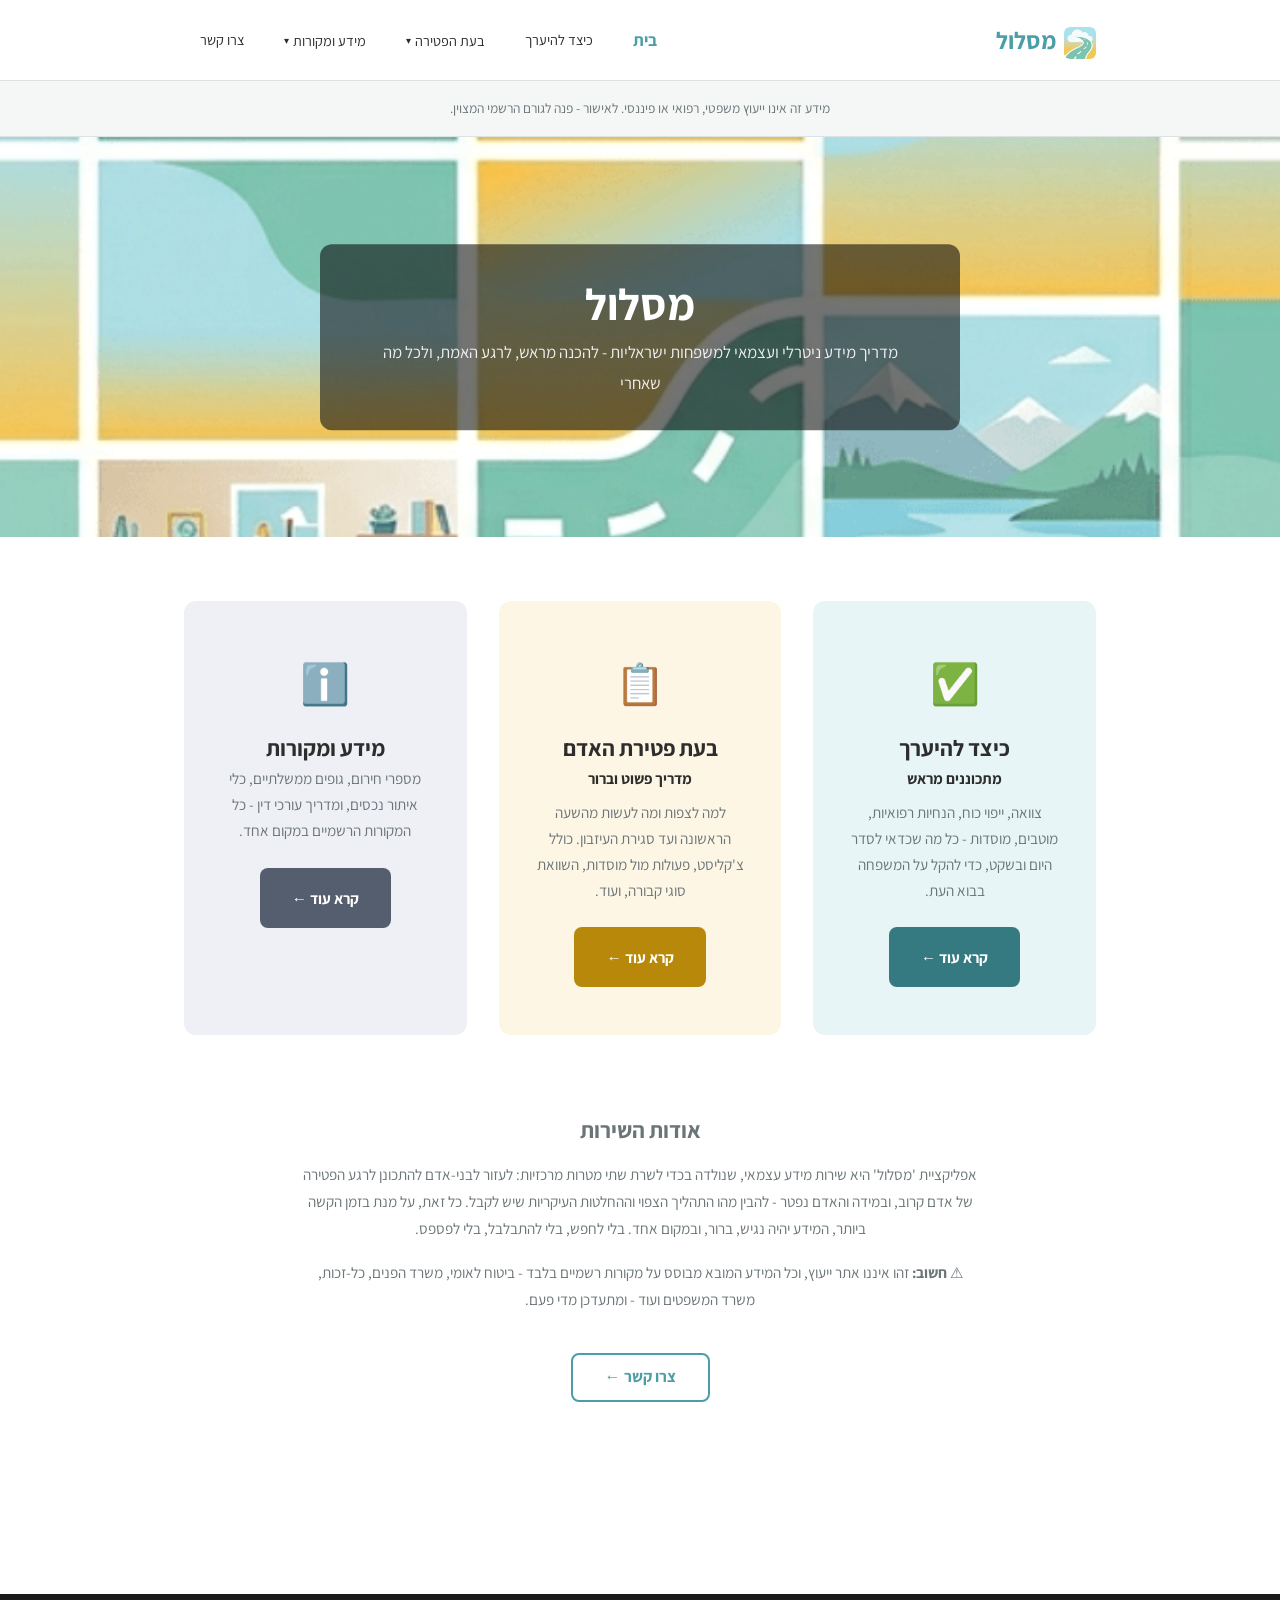
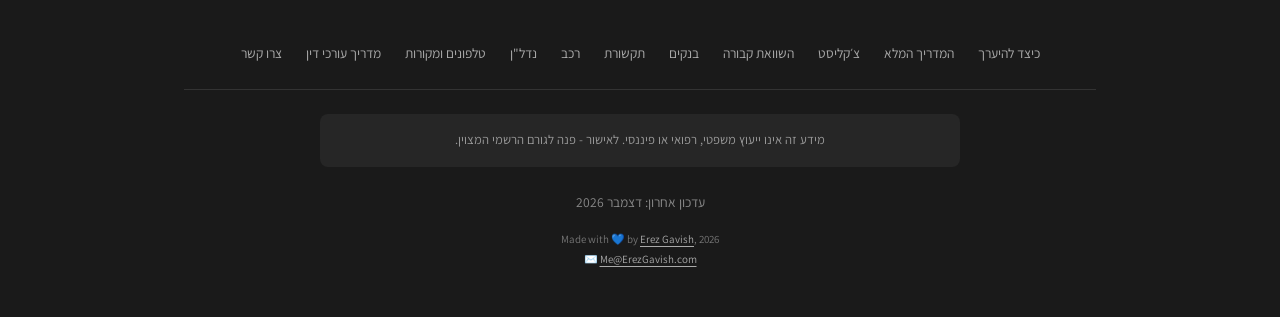
==== index.html @ 79d75d6a "Home page minor text and style updates Co-Authored-By: Claude Opus 4.6 <noreply@anthropic.com>" ====
<!DOCTYPE html>
<html lang="he" dir="rtl">
<head>
  <meta charset="UTF-8">
  <meta name="viewport" content="width=device-width, initial-scale=1.0">
  <title>מסלול - מדריך מידע לתהליך הקבורה בישראל</title>
  <meta name="description" content="מדריך מידע ניטרלי - הכנות מראש, מדריך לאחר פטירה, ומקורות רשמיים">
  <link rel="preconnect" href="https://fonts.googleapis.com">
  <link rel="preconnect" href="https://fonts.gstatic.com" crossorigin>
  <link href="https://fonts.googleapis.com/css2?family=Assistant:wght@300;400;700&display=swap" rel="stylesheet">
  <link rel="stylesheet" href="css/style.css">
<!-- Google tag (gtag.js) -->
  <script async src="https://www.googletagmanager.com/gtag/js?id=G-9X5LZYEQ0G"></script>
  <script>
    window.dataLayer = window.dataLayer || [];
    function gtag(){dataLayer.push(arguments);}
    gtag('js', new Date());
    gtag('config', 'G-9X5LZYEQ0G');
  </script>
</head>
<body>

  <!-- Header -->
  <header class="site-header">
    <div class="container">
      <a href="index.html" class="site-logo"><img src="images/logo.png" alt="">מסלול</a>
      <button class="nav-toggle" aria-label="פתח תפריט ניווט" aria-expanded="false">
        <svg viewBox="0 0 24 24" fill="none" stroke="currentColor" stroke-width="2" stroke-linecap="round">
          <line x1="3" y1="6" x2="21" y2="6"/>
          <line x1="3" y1="12" x2="21" y2="12"/>
          <line x1="3" y1="18" x2="21" y2="18"/>
        </svg>
      </button>
      <nav class="main-nav" aria-label="ניווט ראשי">
        <ul>
          <li><a href="index.html" aria-current="page">בית</a></li>
          <li><a href="preparation.html">כיצד להיערך</a></li>
          <li class="nav-group">
            <button class="nav-group-label" aria-expanded="false">בעת הפטירה <span class="arrow" aria-hidden="true">▾</span></button>
            <ul class="nav-dropdown">
              <li><a href="maslul-mosad.html">המדריך המלא</a></li>
              <li><a href="checklist.html">צ׳קליסט</a></li>
              <li><a href="hashvaah.html">השוואת קבורה</a></li>
              <li><a href="banks.html">בנקים</a></li>
              <li><a href="telecom.html">תקשורת</a></li>
              <li><a href="vehicle.html">רכב</a></li>
              <li><a href="realestate.html">נדל"ן</a></li>
            </ul>
          </li>
          <li class="nav-group">
            <button class="nav-group-label" aria-expanded="false">מידע ומקורות <span class="arrow" aria-hidden="true">▾</span></button>
            <ul class="nav-dropdown">
              <li><a href="mekorot.html">טלפונים ומקורות</a></li>
              <li><a href="lawyer-guide.html">מדריך עורכי דין</a></li>
            </ul>
          </li>
        <li><a href="contact.html">צרו קשר</a></li>
        </ul>
      </nav>
    </div>
  </header>

  <!-- Disclaimer Banner -->
  <div class="disclaimer-banner">
    מידע זה אינו ייעוץ משפטי, רפואי או פיננסי. לאישור - פנה לגורם הרשמי המצוין.
  </div>

  <main>
    <!-- Hero with Banner Image -->
    <section class="hero" style="background-image: url('images/hero-banner.png');">
      <div class="hero-overlay">
        <h1>מסלול</h1>
        <p class="subtitle">מדריך מידע ניטרלי ועצמאי למשפחות ישראליות - להכנה מראש, לרגע האמת, ולכל מה שאחרי</p>
      </div>
    </section>

    <!-- Three Pillars -->
    <section style="padding: var(--space-3xl) 0 var(--space-2xl);">
      <div class="container">
        <div class="pillars-grid">

          <!-- Pillar 1: Preparation -->
          <a href="preparation.html" class="pillar-card pillar-card--prep">
            <div class="pillar-icon">✅</div>
            <h2>כיצד להיערך</h2>
            <p class="pillar-subtitle"><strong>מתכוננים מראש</strong></p>
            <p>צוואה, ייפוי כוח, הנחיות רפואיות, מוטבים, מוסדות - כל מה שכדאי לסדר היום ובשקט, כדי להקל על המשפחה בבוא העת.</p>
            <span class="pillar-cta">קרא עוד ←</span>
          </a>

          <!-- Pillar 2: When It Happens -->
          <a href="maslul-mosad.html" class="pillar-card pillar-card--now">
            <div class="pillar-icon">📋</div>
            <h2>בעת פטירת האדם</h2>
            <p class="pillar-subtitle"><strong>מדריך פשוט וברור</strong></p>
            <p>למה לצפות ומה לעשות מהשעה הראשונה ועד סגירת העיזבון. כולל צ'קליסט, פעולות מול מוסדות, השוואת סוגי קבורה, ועוד.</p>
            <span class="pillar-cta">קרא עוד ←</span>
          </a>

          <!-- Pillar 3: Info & Sources -->
          <a href="mekorot.html" class="pillar-card pillar-card--info">
            <div class="pillar-icon">ℹ️</div>
            <h2>מידע ומקורות</h2>
            <p>מספרי חירום, גופים ממשלתיים, כלי איתור נכסים, ומדריך עורכי דין - כל המקורות הרשמיים במקום אחד.</p>
            <span class="pillar-cta">קרא עוד ←</span>
          </a>

        </div>

        <!-- About Section -->
        <div class="about-section" style="margin-top: 80px; margin-bottom: 80px;">
          <h2 style="font-size: 1.4rem; margin-bottom: var(--space-md);">אודות השירות</h2>
          <p>אפליקציית 'מסלול' היא שירות מידע עצמאי, שנולדה בכדי לשרת שתי מטרות מרכזיות: לעזור לבני-אדם להתכונן לרגע הפטירה של אדם קרוב, ובמידה והאדם נפטר - להבין מהו התהליך הצפוי וההחלטות העיקריות שיש לקבל. כל זאת, על מנת בזמן הקשה ביותר, המידע יהיה נגיש, ברור, ובמקום אחד. בלי לחפש, בלי להתבלבל, בלי לפספס.</p>
          <p>⚠ <strong>חשוב:</strong> זהו איננו אתר ייעוץ, וכל המידע המובא מבוסס על מקורות רשמיים בלבד - ביטוח לאומי, משרד הפנים, כל-זכות, משרד המשפטים ועוד - ומתעדכן מדי פעם.</p>
          <a href="contact.html" class="btn btn--contact">צרו קשר ←</a>
        </div>
      </div>
    </section>
  </main>

  <!-- Footer -->
  <footer class="site-footer">
    <div class="container">
      <div class="footer-links">
        <a href="preparation.html">כיצד להיערך</a>
        <a href="maslul-mosad.html">המדריך המלא</a>
        <a href="checklist.html">צ׳קליסט</a>
        <a href="hashvaah.html">השוואת קבורה</a>
        <a href="banks.html">בנקים</a>
        <a href="telecom.html">תקשורת</a>
        <a href="vehicle.html">רכב</a>
        <a href="realestate.html">נדל"ן</a>
        <a href="mekorot.html">טלפונים ומקורות</a>
        <a href="lawyer-guide.html">מדריך עורכי דין</a>
        <a href="contact.html">צרו קשר</a>
      </div>
      <p class="disclaimer">מידע זה אינו ייעוץ משפטי, רפואי או פיננסי. לאישור - פנה לגורם הרשמי המצוין.</p>
      <p class="footer-meta">עדכון אחרון: <span class="dynamic-date">מרץ 2026</span></p>
      <p class="footer-credit">Made with &#x1F499; by <a href="https://www.erezgavish.com" target="_blank" rel="noopener">Erez Gavish</a>, 2026<br>&#x2709;&#xFE0F; <a href="contact.html">Me@ErezGavish.com</a></p>
    </div>
  </footer>

  <script src="js/main.js"></script>
</body>
</html>
---- css/style.css ----
/* ===== CSS Custom Properties ===== */
:root {
  --color-bg: #ffffff;
  --color-text: #2D2D2D;
  --color-primary: #4A9EA6;
  --color-primary-light: #7DC4CA;
  --color-primary-dark: #357A80;
  --color-accent: #E8B84B;
  --color-accent-light: #FFF3D6;
  --color-alert: #C4654A;
  --color-alert-light: #f5e6e2;
  --color-border: #dde3e4;
  --color-card-bg: #ffffff;
  --color-muted: #6b7578;
  --color-link: #357A80;
  --color-link-hover: #4A9EA6;

  --font-display: 'Assistant', sans-serif;
  --font-body: 'Assistant', sans-serif;

  --space-xs: 0.25rem;
  --space-sm: 0.5rem;
  --space-md: 1rem;
  --space-lg: 1.5rem;
  --space-xl: 2rem;
  --space-2xl: 3rem;
  --space-3xl: 4rem;

  --radius-sm: 4px;
  --radius-md: 8px;
  --radius-lg: 12px;

  --max-width: 960px;
  --max-width-wide: 1100px;
}

/* ===== Reset & Base ===== */
*, *::before, *::after {
  box-sizing: border-box;
  margin: 0;
  padding: 0;
}

html {
  direction: rtl;
  scroll-behavior: smooth;
  font-size: 16px;
}

body {
  font-family: var(--font-body);
  color: var(--color-text);
  background-color: var(--color-bg);
  line-height: 1.7;
  -webkit-font-smoothing: antialiased;
  -moz-osx-font-smoothing: grayscale;
}

/* ===== Typography ===== */
h1, h2, h3 {
  font-family: var(--font-display);
  font-weight: 700;
  line-height: 1.3;
}

h1 {
  font-size: 2rem;
}

h2 {
  font-size: 1.5rem;
  margin-bottom: var(--space-lg);
}

h3 {
  font-size: 1.25rem;
  margin-bottom: var(--space-md);
}

p {
  margin-bottom: var(--space-md);
}

a {
  color: var(--color-link);
  text-decoration: underline;
  text-underline-offset: 3px;
  transition: color 0.2s;
}

a:hover {
  color: var(--color-link-hover);
}

a:focus-visible {
  outline: 2px solid var(--color-primary);
  outline-offset: 2px;
  border-radius: var(--radius-sm);
}

/* ===== Layout ===== */
.container {
  max-width: var(--max-width);
  margin: 0 auto;
  padding: 0 var(--space-lg);
}

.container--wide {
  max-width: var(--max-width-wide);
}

/* ===== Header / Nav ===== */
.site-header {
  background: var(--color-card-bg);
  border-bottom: 1px solid var(--color-border);
  padding: var(--space-md) 0;
  position: sticky;
  top: 0;
  z-index: 100;
}

.site-header .container {
  display: flex;
  align-items: center;
  justify-content: space-between;
}

.site-logo {
  font-family: var(--font-display);
  font-size: 1.5rem;
  font-weight: 700;
  color: var(--color-primary);
  text-decoration: none;
}

.site-logo:hover {
  color: var(--color-primary);
}

.site-logo img {
  height: 32px;
  width: auto;
  vertical-align: middle;
  margin-left: var(--space-sm);
  border-radius: 6px;
}

.nav-toggle {
  display: flex;
  align-items: center;
  justify-content: center;
  width: 48px;
  height: 48px;
  background: none;
  border: none;
  cursor: pointer;
  color: var(--color-text);
}

.nav-toggle svg {
  width: 24px;
  height: 24px;
}

.main-nav {
  display: none;
  position: absolute;
  top: 100%;
  right: 0;
  left: 0;
  background: var(--color-card-bg);
  border-bottom: 1px solid var(--color-border);
  padding: var(--space-md) 0;
}

.main-nav.is-open {
  display: block;
}

.main-nav ul {
  list-style: none;
  padding: 0 var(--space-lg);
}

.main-nav li {
  border-bottom: 1px solid var(--color-border);
}

.main-nav li:last-child {
  border-bottom: none;
}

.main-nav a {
  display: block;
  padding: var(--space-md);
  text-decoration: none;
  color: var(--color-text);
  min-height: 48px;
  display: flex;
  align-items: center;
}

.main-nav a:hover {
  text-shadow: 0 0 0.65px currentColor, 0 0 0.65px currentColor;
  color: #000;
}

.main-nav a[aria-current="page"] {
  background: none;
  color: var(--color-primary);
  font-weight: 700;
  font-size: calc(1em + 1px);
  border-radius: 0;
}

.main-nav a[aria-current="page"]:hover {
  background: none;
  color: var(--color-primary-dark);
}

/* ===== Dropdown Nav ===== */
.nav-group {
  position: relative;
}

.nav-group-label {
  display: flex;
  align-items: center;
  gap: var(--space-xs);
  padding: var(--space-md);
  text-decoration: none;
  color: var(--color-text);
  min-height: 48px;
  cursor: pointer;
  font-weight: 400;
  background: none;
  border: none;
  font-family: var(--font-body);
  font-size: 1rem;
  width: 100%;
}

.nav-group-label:hover {
  text-shadow: 0 0 0.65px currentColor, 0 0 0.65px currentColor;
  color: #000;
}

.nav-group-label .arrow {
  font-size: 0.65rem;
  transition: transform 0.2s;
}

.nav-group.is-open .nav-group-label .arrow {
  transform: rotate(180deg);
}

.nav-dropdown {
  display: none;
  list-style: none;
  padding: 0;
  background: var(--color-card-bg);
}

/* Mobile: show on toggle */
.nav-group.is-open .nav-dropdown {
  display: block;
}

/* Mobile: indent sub-items */
.nav-dropdown li {
  border-bottom: 1px solid var(--color-border);
}

.nav-dropdown li:last-child {
  border-bottom: none;
}

.nav-dropdown a {
  padding-right: var(--space-2xl);
  font-size: 0.9rem;
  font-weight: 400;
  color: var(--color-muted);
}

.nav-dropdown a:hover {
  text-shadow: 0 0 0.65px currentColor, 0 0 0.65px currentColor;
  color: #000;
}

/* ===== Hero ===== */
.hero {
  padding: 0;
  text-align: center;
  position: relative;
  height: 400px;
  background-size: cover;
  background-position: center;
  background-repeat: no-repeat;
  background-attachment: scroll;
}

.hero-banner {
  display: none;
}

@media (min-width: 768px) {
  .hero {
    background-attachment: fixed;
  }
}

.hero-overlay {
  position: absolute;
  top: 50%;
  left: 50%;
  transform: translate(-50%, -50%);
  background: rgba(0,0,0,0.55);
  padding: var(--space-xl) var(--space-2xl);
  text-align: center;
  border-radius: var(--radius-lg);
  max-width: 90%;
}

.hero h1 {
  font-size: 1.75rem;
  margin-bottom: var(--space-xs);
  color: #fff;
}

.hero .subtitle {
  font-size: 1.05rem;
  color: rgba(255,255,255,0.9);
  max-width: 600px;
  margin: 0 auto;
  line-height: 1.8;
}

/* ===== Buttons ===== */
.btn {
  display: inline-flex;
  align-items: center;
  justify-content: center;
  min-height: 48px;
  padding: var(--space-sm) var(--space-xl);
  border-radius: var(--radius-md);
  font-family: var(--font-body);
  font-size: 1rem;
  font-weight: 600;
  text-decoration: none;
  cursor: pointer;
  border: 2px solid transparent;
  transition: background-color 0.2s, color 0.2s, border-color 0.2s;
}

.btn:focus-visible {
  outline: 2px solid var(--color-primary);
  outline-offset: 2px;
}

.btn--primary {
  background-color: var(--color-primary);
  color: #fff;
}

.btn--primary:hover {
  background-color: var(--color-primary-dark);
  color: #fff;
}

.btn--secondary {
  background-color: transparent;
  color: var(--color-primary);
  border-color: var(--color-primary);
}

.btn--secondary:hover {
  background-color: var(--color-primary-dark);
  color: #fff;
}

.btn--accent {
  background-color: var(--color-accent);
  color: var(--color-text);
}

.btn--accent:hover {
  background-color: #d4a63a;
  color: #fff;
}

.btn--contact {
  display: inline-block;
  margin-top: var(--space-lg);
  padding: var(--space-sm) var(--space-xl);
  border: 2px solid var(--color-primary);
  border-radius: var(--radius-md);
  color: var(--color-primary);
  font-weight: 700;
  text-decoration: none;
  transition: all 0.2s ease;
}

.btn--contact:hover {
  background-color: #5C7A5F;
  color: #fff;
  border-color: #5C7A5F;
}

.btn--large {
  font-size: 1.125rem;
  padding: var(--space-md) var(--space-2xl);
  min-height: 56px;
}

/* ===== Radio Cards (Situation Selector) ===== */
.selector-section {
  padding: var(--space-2xl) 0;
}

.selector-step {
  margin-bottom: var(--space-2xl);
}

.selector-step h2 {
  text-align: center;
}

.step-label {
  display: block;
  text-align: center;
  font-size: 0.875rem;
  color: var(--color-muted);
  margin-bottom: var(--space-sm);
  font-weight: 600;
}

.radio-cards {
  display: grid;
  gap: var(--space-md);
  max-width: 640px;
  margin: 0 auto;
}

.radio-card {
  position: relative;
}

.radio-card input[type="radio"] {
  position: absolute;
  opacity: 0;
  width: 0;
  height: 0;
}

.radio-card label {
  display: flex;
  align-items: center;
  gap: var(--space-md);
  padding: var(--space-md) var(--space-lg);
  background: var(--color-card-bg);
  border: 2px solid var(--color-border);
  border-radius: var(--radius-md);
  cursor: pointer;
  min-height: 56px;
  transition: border-color 0.2s, background-color 0.2s;
  font-weight: 500;
}

.radio-card label:hover {
  border-color: var(--color-primary-light);
}

.radio-card input[type="radio"]:checked + label {
  border-color: var(--color-primary);
  background-color: #f0edf5;
}

.radio-card input[type="radio"]:focus-visible + label {
  outline: 2px solid var(--color-primary);
  outline-offset: 2px;
}

.radio-indicator {
  flex-shrink: 0;
  width: 22px;
  height: 22px;
  border-radius: 50%;
  border: 2px solid var(--color-border);
  position: relative;
  transition: border-color 0.2s;
}

.radio-card input[type="radio"]:checked + label .radio-indicator {
  border-color: var(--color-primary);
}

.radio-card input[type="radio"]:checked + label .radio-indicator::after {
  content: '';
  position: absolute;
  top: 3px;
  right: 3px;
  width: 12px;
  height: 12px;
  border-radius: 50%;
  background: var(--color-primary);
}

/* Step 2 hidden by default */
#step2 {
  display: none;
}

#step2.is-visible {
  display: block;
  animation: fadeIn 0.3s ease;
}

@keyframes fadeIn {
  from { opacity: 0; transform: translateY(8px); }
  to { opacity: 1; transform: translateY(0); }
}

/* ===== Breadcrumb ===== */
.breadcrumb {
  padding: var(--space-md) 0;
  font-size: 0.875rem;
  color: var(--color-muted);
}

.breadcrumb a {
  color: var(--color-muted);
}

.breadcrumb a:hover {
  color: var(--color-primary);
}

.breadcrumb span {
  margin: 0 var(--space-xs);
}

/* ===== Progress Bar ===== */
.progress-bar {
  display: flex;
  gap: 2px;
  margin-bottom: var(--space-2xl);
  overflow-x: auto;
  -webkit-overflow-scrolling: touch;
}

.progress-step {
  flex: 1;
  text-align: center;
  padding: var(--space-sm) var(--space-xs);
  font-size: 0.8rem;
  font-weight: 600;
  background: var(--color-primary-light);
  color: #fff;
  min-width: 80px;
  white-space: nowrap;
  cursor: pointer;
  transition: background-color 0.2s;
  text-decoration: none;
  display: flex;
  align-items: center;
  justify-content: center;
  min-height: 40px;
}

.progress-step:hover {
  background: var(--color-primary);
}

.progress-step:first-child {
  border-radius: 0 var(--radius-sm) var(--radius-sm) 0;
}

.progress-step:last-child {
  border-radius: var(--radius-sm) 0 0 var(--radius-sm);
}

.progress-step.is-active {
  background: var(--color-primary);
  color: #fff;
}

.progress-step.is-done {
  background: var(--color-primary-light);
  color: #fff;
}

/* ===== Timeline Sections ===== */
.timeline-section {
  margin-bottom: var(--space-3xl);
  padding: var(--space-xl);
  background: var(--color-card-bg);
  border-radius: var(--radius-lg);
  border: 1px solid var(--color-border);
}

.timeline-section--urgent {
  border-color: var(--color-accent);
  border-width: 2px;
}

.timeline-section h2 {
  display: flex;
  align-items: center;
  gap: var(--space-sm);
}

.section-badge {
  display: inline-block;
  padding: var(--space-xs) var(--space-sm);
  background: var(--color-accent);
  color: #fff;
  font-size: 0.75rem;
  font-weight: 700;
  border-radius: var(--radius-sm);
  font-family: var(--font-body);
}

/* ===== Numbered Steps ===== */
.numbered-steps {
  list-style: none;
  counter-reset: step;
}

.numbered-step {
  counter-increment: step;
  padding: var(--space-lg) 0;
  border-bottom: 1px solid var(--color-border);
  display: flex;
  gap: var(--space-lg);
  align-items: flex-start;
}

.numbered-step:last-child {
  border-bottom: none;
  padding-bottom: 0;
}

.step-number {
  flex-shrink: 0;
  width: 40px;
  height: 40px;
  border-radius: 50%;
  background: var(--color-primary);
  color: #fff;
  display: flex;
  align-items: center;
  justify-content: center;
  font-weight: 700;
  font-size: 1.1rem;
}

.step-content h3 {
  margin-bottom: var(--space-xs);
  font-family: var(--font-body);
  font-weight: 700;
}

.step-note {
  font-size: 0.9rem;
  color: var(--color-muted);
  margin-top: var(--space-xs);
}

.phone-display {
  display: inline-flex;
  align-items: center;
  gap: var(--space-sm);
  font-size: 1.5rem;
  font-weight: 700;
  color: var(--color-primary);
  direction: ltr;
  unicode-bidi: embed;
  margin: var(--space-sm) 0;
}

/* ===== Checklist Items ===== */
.checklist {
  list-style: none;
}

.checklist-item {
  display: flex;
  align-items: flex-start;
  gap: var(--space-md);
  padding: var(--space-md) 0;
  border-bottom: 1px solid var(--color-border);
  min-height: 48px;
}

.checklist-item:last-child {
  border-bottom: none;
}

.checklist-item input[type="checkbox"] {
  flex-shrink: 0;
  width: 24px;
  height: 24px;
  margin-top: 2px;
  accent-color: var(--color-primary);
  cursor: pointer;
}

.checklist-item label {
  cursor: pointer;
  flex: 1;
}

.checklist-item.is-checked label {
  text-decoration: line-through;
  color: var(--color-muted);
}

/* ===== Callout / Info Box ===== */
.callout {
  padding: var(--space-lg);
  border-radius: var(--radius-md);
  margin: var(--space-lg) 0;
}

.callout--info {
  background: #eef6f7;
  border-right: 4px solid var(--color-primary);
}

.callout--warning {
  background: #fdf6e5;
  border-right: 4px solid var(--color-accent);
}

.callout--alert {
  background: var(--color-alert-light);
  border-right: 4px solid var(--color-alert);
}

.callout p:last-child {
  margin-bottom: 0;
}

.callout strong {
  display: block;
  margin-bottom: var(--space-xs);
}

/* ===== Data Tables ===== */
.table-wrapper {
  overflow-x: auto;
  margin: var(--space-lg) 0;
  -webkit-overflow-scrolling: touch;
}

.data-table {
  width: 100%;
  border-collapse: collapse;
  font-size: 0.9rem;
}

.data-table th,
.data-table td {
  padding: var(--space-md);
  text-align: right;
  border-bottom: 1px solid var(--color-border);
  vertical-align: top;
}

.data-table th {
  font-weight: 700;
  background: #eef6f7;
  white-space: nowrap;
}

.data-table tr:hover td {
  background: #f5fafb;
}

.data-table a {
  white-space: nowrap;
}

/* ===== Comparison Layout ===== */
.comparison-grid {
  display: grid;
  grid-template-columns: 1fr;
  gap: var(--space-lg);
  margin: var(--space-xl) 0;
}

.comparison-box {
  padding: var(--space-xl);
  background: var(--color-card-bg);
  border-radius: var(--radius-lg);
  border: 1px solid var(--color-border);
}

.comparison-box h3 {
  border-bottom: 2px solid var(--color-primary);
  padding-bottom: var(--space-sm);
}

.comparison-box ul {
  list-style: none;
  padding: 0;
}

.comparison-box li {
  padding: var(--space-sm) 0;
  border-bottom: 1px solid var(--color-border);
  display: flex;
  align-items: center;
  gap: var(--space-sm);
}

.comparison-box li:last-child {
  border-bottom: none;
}

.icon-check {
  color: var(--color-primary);
  font-weight: 700;
}

.icon-x {
  color: var(--color-alert);
  font-weight: 700;
}

/* ===== Phone Cards ===== */
.phone-cards {
  display: grid;
  gap: var(--space-md);
}

.phone-card {
  display: flex;
  align-items: center;
  gap: var(--space-lg);
  padding: var(--space-lg);
  background: var(--color-card-bg);
  border-radius: var(--radius-md);
  border: 1px solid var(--color-border);
}

.phone-card .phone-icon {
  flex-shrink: 0;
  width: 48px;
  height: 48px;
  border-radius: 50%;
  background: var(--color-primary);
  color: #fff;
  display: flex;
  align-items: center;
  justify-content: center;
  font-size: 1.25rem;
}

.phone-card .phone-info h3 {
  margin-bottom: 0;
  font-family: var(--font-body);
}

.phone-card .phone-number {
  font-size: 1.25rem;
  font-weight: 700;
  color: var(--color-primary);
  direction: ltr;
  unicode-bidi: embed;
  display: inline-block;
}

.phone-card .phone-note {
  font-size: 0.85rem;
  color: var(--color-muted);
}

/* ===== Source Cards ===== */
.source-cards {
  display: grid;
  gap: var(--space-md);
}

.source-card {
  padding: var(--space-lg);
  background: var(--color-card-bg);
  border-radius: var(--radius-md);
  border: 1px solid var(--color-border);
}

.source-card h3 {
  font-family: var(--font-body);
  margin-bottom: var(--space-xs);
}

.source-card p {
  font-size: 0.9rem;
  color: var(--color-muted);
  margin-bottom: var(--space-sm);
}

.source-card a {
  font-weight: 600;
}

/* ===== Tab Selector ===== */
.tabs {
  display: flex;
  gap: 2px;
  margin-bottom: var(--space-xl);
  border-bottom: 2px solid var(--color-border);
}

.tab-btn {
  flex: 1;
  padding: var(--space-md);
  background: none;
  border: none;
  font-family: var(--font-body);
  font-size: 1rem;
  font-weight: 600;
  color: var(--color-muted);
  cursor: pointer;
  border-bottom: 3px solid transparent;
  margin-bottom: -2px;
  min-height: 48px;
  transition: color 0.2s, border-color 0.2s;
}

.tab-btn:hover {
  color: var(--color-text);
}

.tab-btn.is-active {
  color: var(--color-primary);
  border-bottom-color: var(--color-primary);
}

.tab-btn:focus-visible {
  outline: 2px solid var(--color-primary);
  outline-offset: -2px;
}

.tab-panel {
  display: none;
}

.tab-panel.is-active {
  display: block;
  animation: fadeIn 0.3s ease;
}

/* ===== Page Footer ===== */
.site-footer {
  margin-top: var(--space-3xl);
  padding: var(--space-2xl) 0 var(--space-xl);
  background: #1a1a1a;
  color: #ccc;
  text-align: center;
}

.disclaimer {
  font-size: 0.8rem;
  color: #999;
  max-width: 640px;
  margin: 0 auto var(--space-lg);
  line-height: 1.6;
  padding: var(--space-md);
  background: rgba(255,255,255,0.05);
  border-radius: var(--radius-md);
}

.footer-links {
  display: flex;
  flex-wrap: wrap;
  justify-content: center;
  gap: var(--space-sm) var(--space-lg);
  margin-bottom: var(--space-lg);
  padding-bottom: var(--space-lg);
  border-bottom: 1px solid #333;
}

.footer-links a {
  color: #aaa;
  text-decoration: none;
  font-size: 0.85rem;
  transition: color 0.2s;
}

.footer-links a:hover {
  color: #fff;
}

.footer-meta {
  font-size: 0.85rem;
  color: #888;
  margin-bottom: var(--space-sm);
}

.footer-meta a {
  color: #aaa;
}

.footer-meta a:hover {
  color: #fff;
}

.footer-credit {
  margin-top: var(--space-md);
  font-size: 11px;
  color: #777;
  direction: ltr;
  text-align: center;
  line-height: 1.8;
}

.footer-credit a {
  color: #aaa;
}

.footer-credit a:hover {
  color: #fff;
}

.footer-logo {
  height: 28px;
  width: auto;
  vertical-align: middle;
}

/* ===== Page-Level Disclaimer Banner ===== */
.disclaimer-banner {
  background: #f5f7f7;
  padding: var(--space-md) var(--space-lg);
  text-align: center;
  font-size: 0.85rem;
  color: var(--color-muted);
  border-bottom: 1px solid var(--color-border);
}

/* ===== Bottom Actions ===== */
.bottom-actions {
  display: flex;
  flex-direction: column;
  gap: var(--space-md);
  margin-top: var(--space-2xl);
  padding-top: var(--space-xl);
  border-top: 1px solid var(--color-border);
}

/* ===== Info Cards Grid ===== */
.info-cards-grid {
  display: grid;
  grid-template-columns: 1fr;
  gap: var(--space-lg);
  margin: var(--space-lg) 0;
}

.info-card {
  padding: var(--space-xl);
  background: var(--color-card-bg);
  border-radius: var(--radius-lg);
  border: 2px solid var(--color-border);
}

.info-card h3 {
  font-family: var(--font-body);
  font-weight: 700;
  margin-bottom: var(--space-md);
}

.info-card ul {
  list-style: none;
  padding: 0;
  margin: 0;
}

.info-card li {
  padding: var(--space-sm) 0;
  border-bottom: 1px solid var(--color-border);
  font-size: 0.95rem;
}

.info-card li:last-child {
  border-bottom: none;
}

.info-card--green {
  border-color: var(--color-primary);
}

.info-card--green h3 {
  color: var(--color-primary);
}

.info-card--red {
  border-color: var(--color-alert);
}

.info-card--red h3 {
  color: var(--color-alert);
}

.info-card--default {
  border-color: var(--color-border);
}

@media (min-width: 768px) {
  .info-cards-grid {
    grid-template-columns: 1fr 1fr;
  }
}

@media (min-width: 1024px) {
  .info-cards-grid {
    grid-template-columns: 1fr 1fr 1fr;
  }
}

/* ===== Utility ===== */
.text-center { text-align: center; }
.text-muted { color: var(--color-muted); }
.mt-sm { margin-top: var(--space-sm); }
.mt-md { margin-top: var(--space-md); }
.mt-lg { margin-top: var(--space-lg); }
.mt-xl { margin-top: var(--space-xl); }
.mb-md { margin-bottom: var(--space-md); }
.mb-lg { margin-bottom: var(--space-lg); }
.visually-hidden {
  position: absolute;
  width: 1px;
  height: 1px;
  padding: 0;
  margin: -1px;
  overflow: hidden;
  clip: rect(0, 0, 0, 0);
  border: 0;
}

/* ===== Responsive: 480px+ ===== */
@media (min-width: 480px) {
  h1 { font-size: 2.25rem; }
  .hero h1 { font-size: 2rem; }
}

/* ===== Responsive: 768px+ ===== */
@media (min-width: 768px) {
  h1 { font-size: 2.5rem; }
  .hero h1 { font-size: 2.5rem; }

  .nav-toggle { display: none; }

  .main-nav {
    display: flex;
    position: static;
    background: none;
    border-bottom: none;
    padding: 0;
  }

  .main-nav ul {
    display: flex;
    gap: var(--space-sm);
    padding: 0;
  }

  .main-nav li {
    border-bottom: none;
  }

  .main-nav a {
    padding: var(--space-sm) var(--space-md);
    font-size: 0.9rem;
  }

  .nav-group {
    position: relative;
  }

  .nav-group-label {
    padding: var(--space-sm) var(--space-md);
    font-size: 0.9rem;
    white-space: nowrap;
  }

  .nav-dropdown {
    position: absolute;
    top: 100%;
    right: 0;
    min-width: 200px;
    background: var(--color-card-bg);
    border: 1px solid var(--color-border);
    border-radius: var(--radius-md);
    box-shadow: 0 4px 12px rgba(0,0,0,0.08);
    padding: var(--space-sm) 0;
    z-index: 200;
  }

  .nav-dropdown a {
    padding: var(--space-sm) var(--space-lg);
    padding-right: var(--space-lg);
  }

  /* Desktop: hover only, override click-open */
  .nav-group .nav-dropdown {
    display: none !important;
  }

  .nav-group:hover .nav-dropdown {
    display: block !important;
  }

  .comparison-grid {
    grid-template-columns: 1fr 1fr;
  }

  .phone-cards {
    grid-template-columns: 1fr 1fr;
  }

  .source-cards {
    grid-template-columns: 1fr 1fr;
  }

  .bottom-actions {
    flex-direction: row;
    justify-content: center;
  }
}

/* ===== Pillar Cards (Home Page) ===== */
.pillars-grid {
  display: grid;
  grid-template-columns: 1fr;
  gap: var(--space-xl);
  margin-bottom: var(--space-2xl);
}

.pillar-card {
  display: flex;
  flex-direction: column;
  align-items: center;
  text-align: center;
  padding: var(--space-2xl) var(--space-xl);
  border-radius: var(--radius-lg);
  border: none;
  text-decoration: none;
  color: var(--color-text);
  transition: transform 0.15s, box-shadow 0.2s;
}

.pillar-card:hover {
  transform: translateY(-3px);
  box-shadow: 0 6px 20px rgba(0,0,0,0.08);
  color: var(--color-text);
}

.pillar-card--prep {
  background: #E8F5F6;
}

.pillar-card--now {
  background: #FDF6E5;
}

.pillar-card--info {
  background: #EEF0F5;
}

.pillar-icon {
  font-size: 2.5rem;
  margin-bottom: var(--space-md);
}

.pillar-card h2 {
  font-size: 1.4rem;
  margin-bottom: var(--space-xs);
}

.pillar-card .pillar-subtitle {
  font-size: 0.95rem;
  color: var(--color-text);
  margin-bottom: var(--space-sm);
}

.pillar-card p {
  font-size: 0.95rem;
  color: var(--color-muted);
  line-height: 1.7;
  margin-bottom: var(--space-lg);
}

.pillar-cta {
  display: inline-block;
  padding: var(--space-sm) var(--space-xl);
  border-radius: var(--radius-md);
  font-weight: 700;
  font-size: 0.95rem;
  color: #fff;
  text-decoration: none;
  min-height: 44px;
  line-height: 44px;
  transition: opacity 0.2s;
}

.pillar-card:hover .pillar-cta {
  opacity: 0.9;
}

.pillar-card--prep .pillar-cta {
  background: #357A80;
}

.pillar-card--now .pillar-cta {
  background: #B8880A;
}

.pillar-card--info .pillar-cta {
  background: #555E6E;
}

/* ===== Preparation Card Colors ===== */
.timeline-section--teal { background: #E8F5F6; }
.timeline-section--amber { background: #FDF6E5; }
.timeline-section--lavender { background: #EEEDF5; }
.timeline-section--mint { background: #E6F4ED; }
.timeline-section--peach { background: #FDF0EC; }
.timeline-section--sky { background: #E8F0F8; }
.timeline-section--sand { background: #F5F0E6; }
.timeline-section--rose { background: #F5E8EC; }

.timeline-section .card-subtitle {
  font-weight: 700;
  margin-bottom: var(--space-md);
}

/* About Section */
.about-section {
  max-width: 680px;
  margin: var(--space-3xl) auto;
  text-align: center;
  color: var(--color-muted);
  font-size: 0.95rem;
  line-height: 1.8;
}

.about-section p {
  margin-bottom: var(--space-md);
}

@media (min-width: 768px) {
  .pillars-grid {
    grid-template-columns: 1fr 1fr 1fr;
  }
}

/* ===== Responsive: 1024px+ ===== */
@media (min-width: 1024px) {
  .hero h1 { font-size: 2.75rem; }

  .source-cards {
    grid-template-columns: 1fr 1fr 1fr;
  }
}
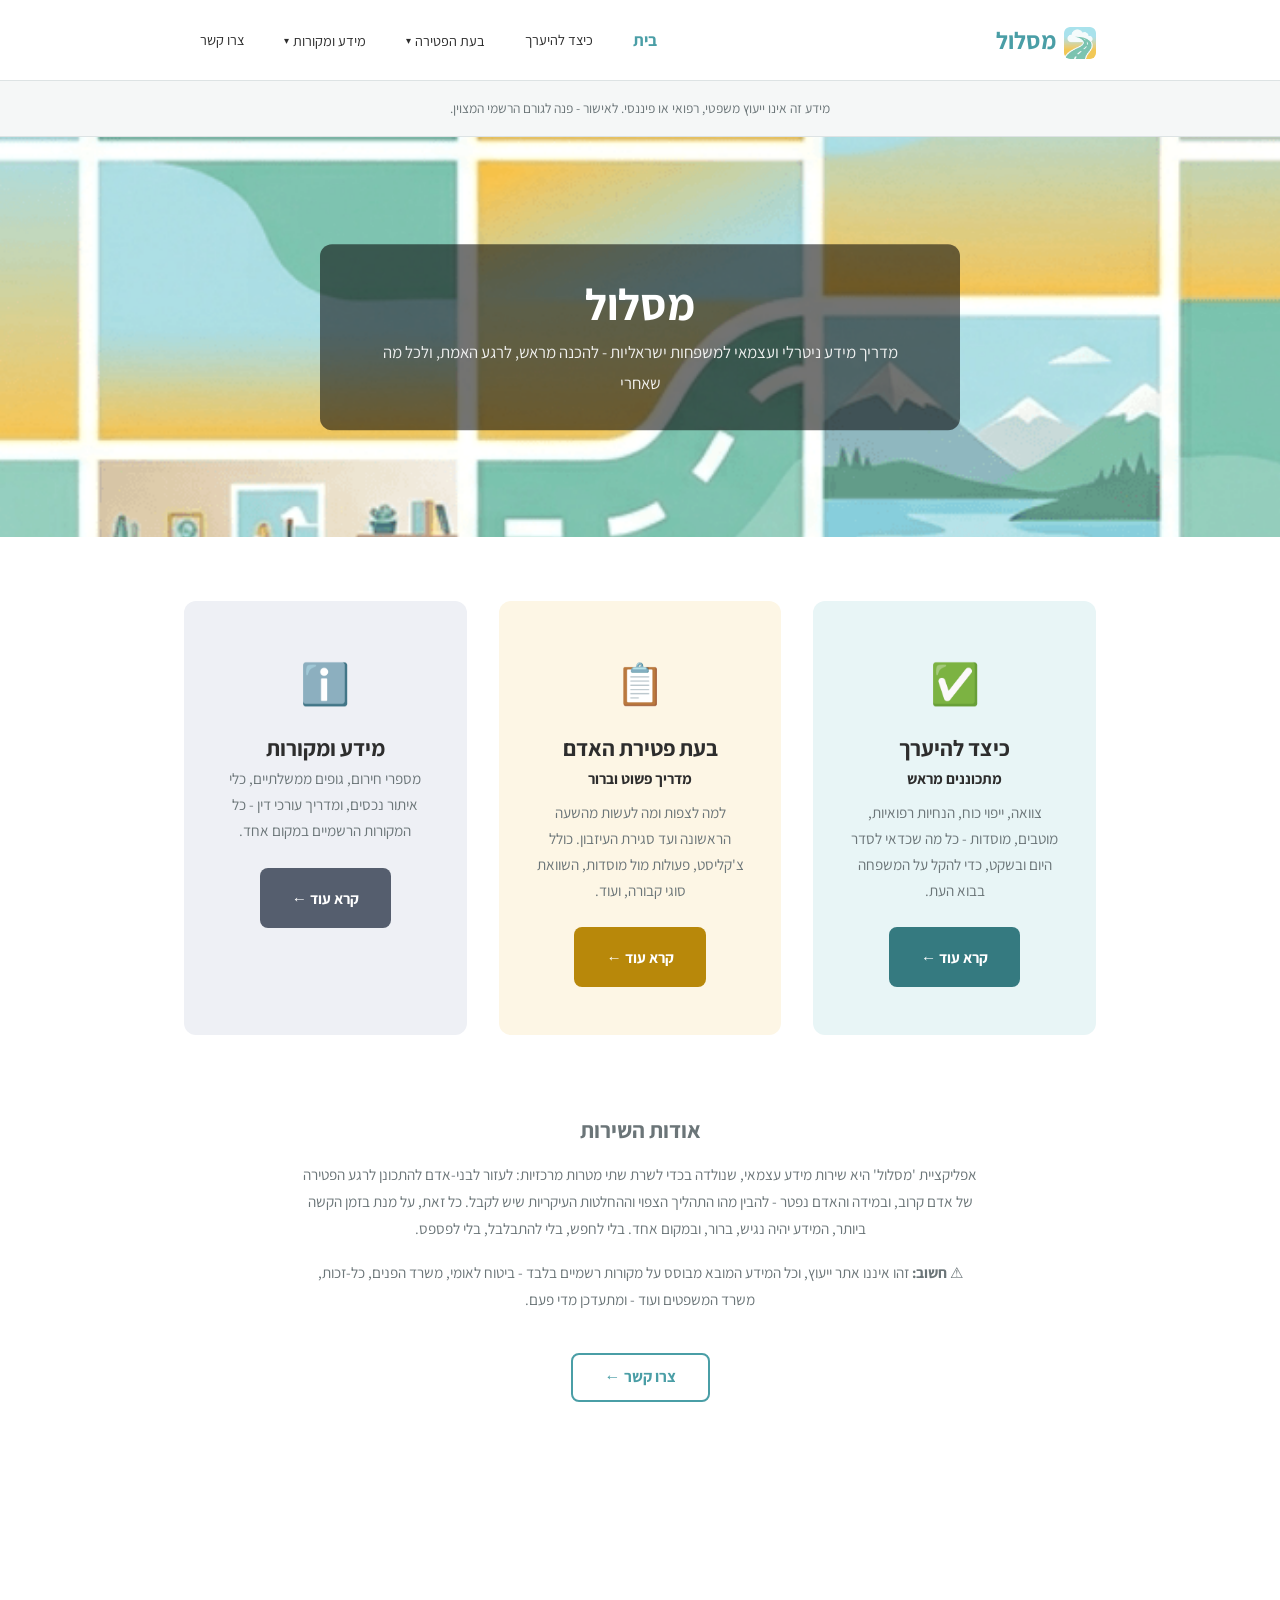
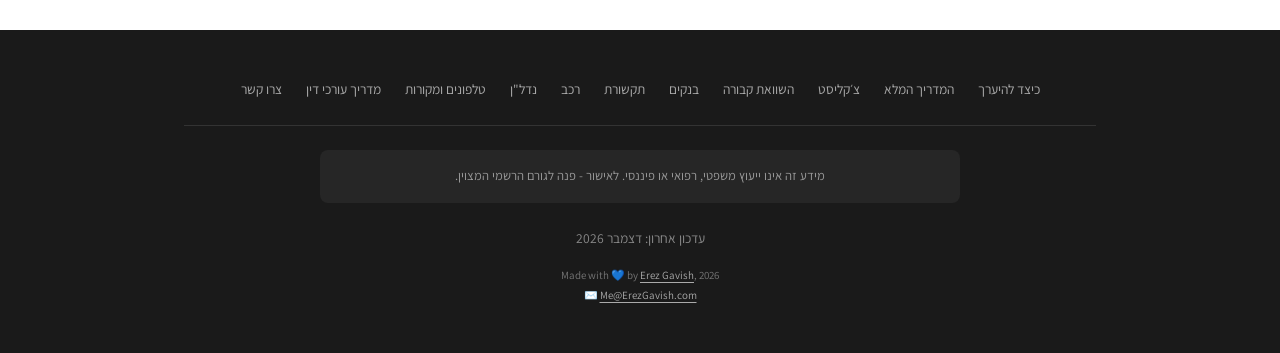
==== commit c55dd850: "Rename maslul-mosad to maslul-ptira Co-Authored-By: Claude Opus 4.6 <noreply@anthropic.com>" ====
--- a/index.html
+++ b/index.html
@@ -38,7 +38,7 @@
           <li class="nav-group">
             <button class="nav-group-label" aria-expanded="false">בעת הפטירה <span class="arrow" aria-hidden="true">▾</span></button>
             <ul class="nav-dropdown">
-              <li><a href="maslul-mosad.html">המדריך המלא</a></li>
+              <li><a href="maslul-ptira.html">המדריך המלא</a></li>
               <li><a href="checklist.html">צ׳קליסט</a></li>
               <li><a href="hashvaah.html">השוואת קבורה</a></li>
               <li><a href="banks.html">בנקים</a></li>
@@ -89,7 +89,7 @@
           </a>
 
           <!-- Pillar 2: When It Happens -->
-          <a href="maslul-mosad.html" class="pillar-card pillar-card--now">
+          <a href="maslul-ptira.html" class="pillar-card pillar-card--now">
             <div class="pillar-icon">📋</div>
             <h2>בעת פטירת האדם</h2>
             <p class="pillar-subtitle"><strong>מדריך פשוט וברור</strong></p>
@@ -123,7 +123,7 @@
     <div class="container">
       <div class="footer-links">
         <a href="preparation.html">כיצד להיערך</a>
-        <a href="maslul-mosad.html">המדריך המלא</a>
+        <a href="maslul-ptira.html">המדריך המלא</a>
         <a href="checklist.html">צ׳קליסט</a>
         <a href="hashvaah.html">השוואת קבורה</a>
         <a href="banks.html">בנקים</a>
--- a/css/style.css
+++ b/css/style.css
@@ -401,9 +401,9 @@
 }
 
 .btn--contact:hover {
-  background-color: #5C7A5F;
-  color: #fff;
-  border-color: #5C7A5F;
+  background-color: #000;
+  color: #fff;
+  border-color: #000;
 }
 
 .btn--large {
@@ -688,12 +688,7 @@
   align-items: flex-start;
   gap: var(--space-md);
   padding: var(--space-md) 0;
-  border-bottom: 1px solid var(--color-border);
   min-height: 48px;
-}
-
-.checklist-item:last-child {
-  border-bottom: none;
 }
 
 .checklist-item input[type="checkbox"] {
@@ -953,7 +948,7 @@
 
 /* ===== Page Footer ===== */
 .site-footer {
-  margin-top: var(--space-3xl);
+  margin-top: 100px;
   padding: var(--space-2xl) 0 var(--space-xl);
   background: #1a1a1a;
   color: #ccc;
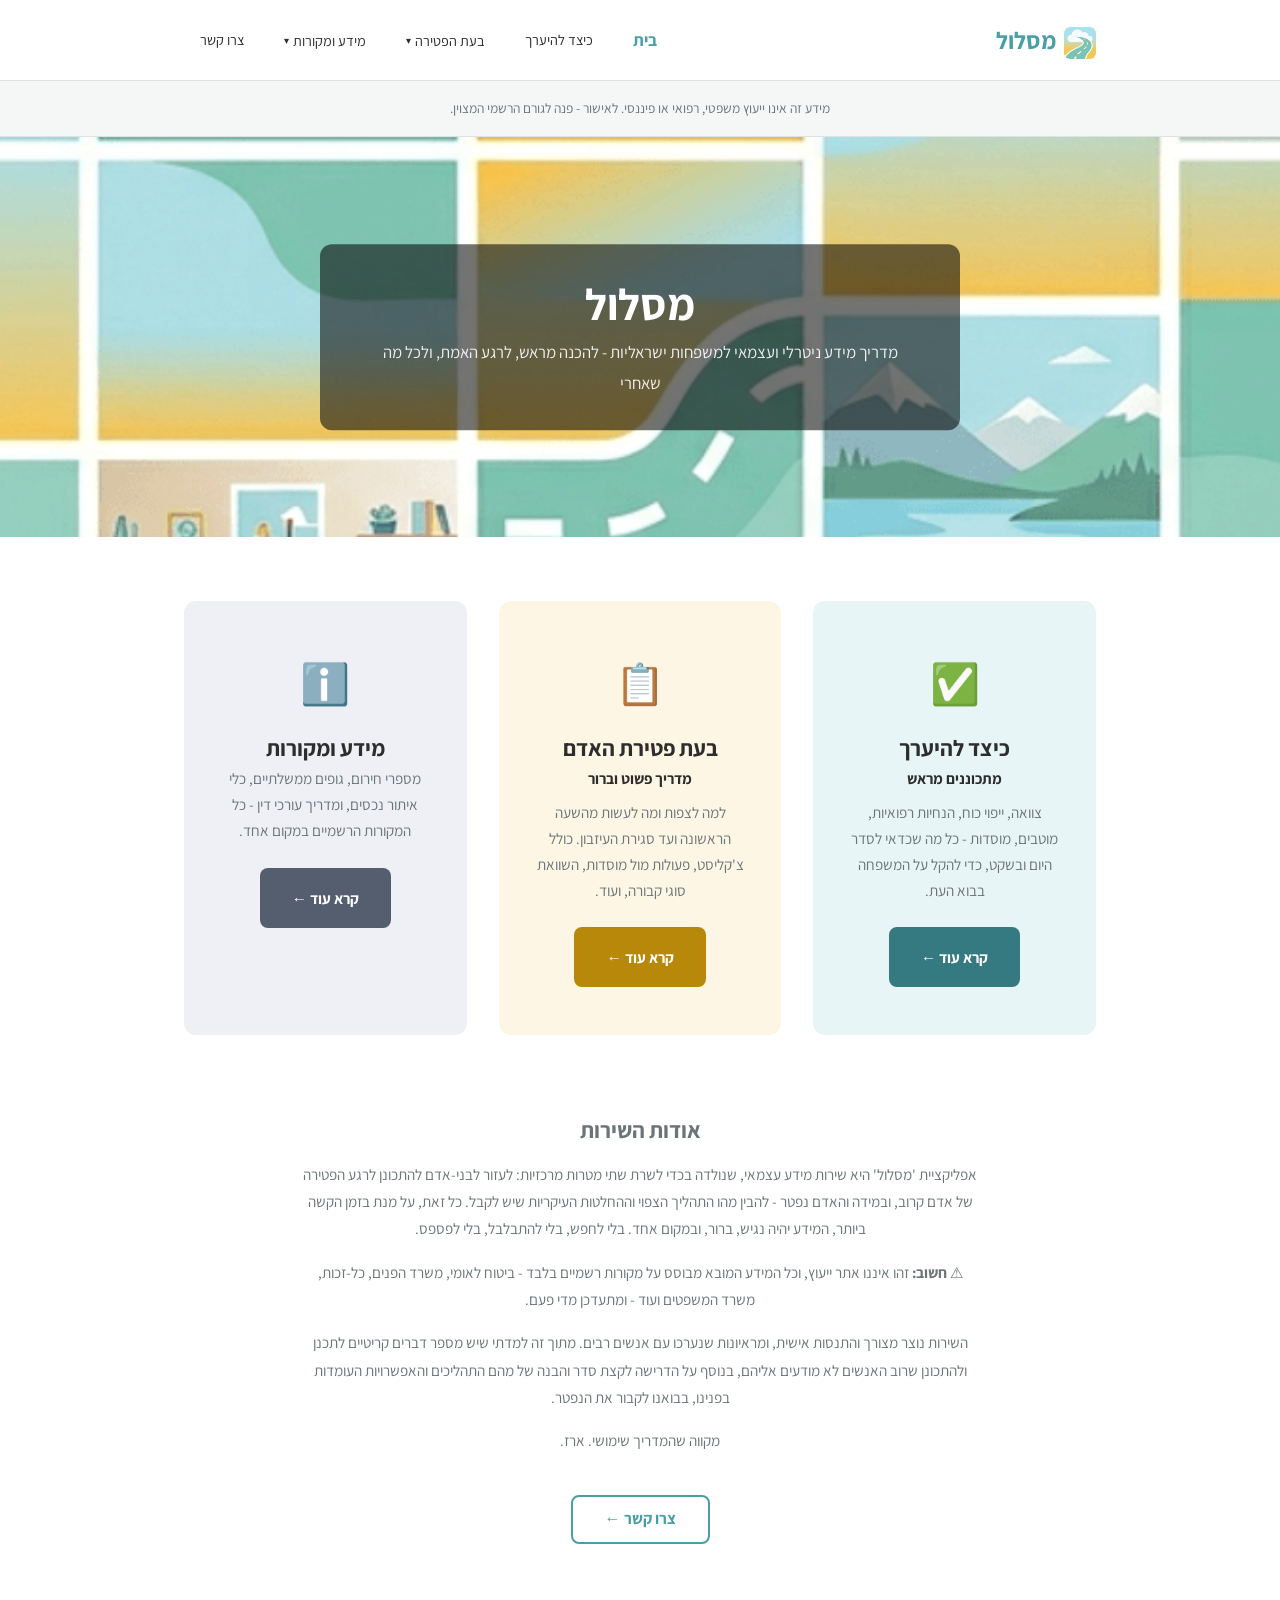
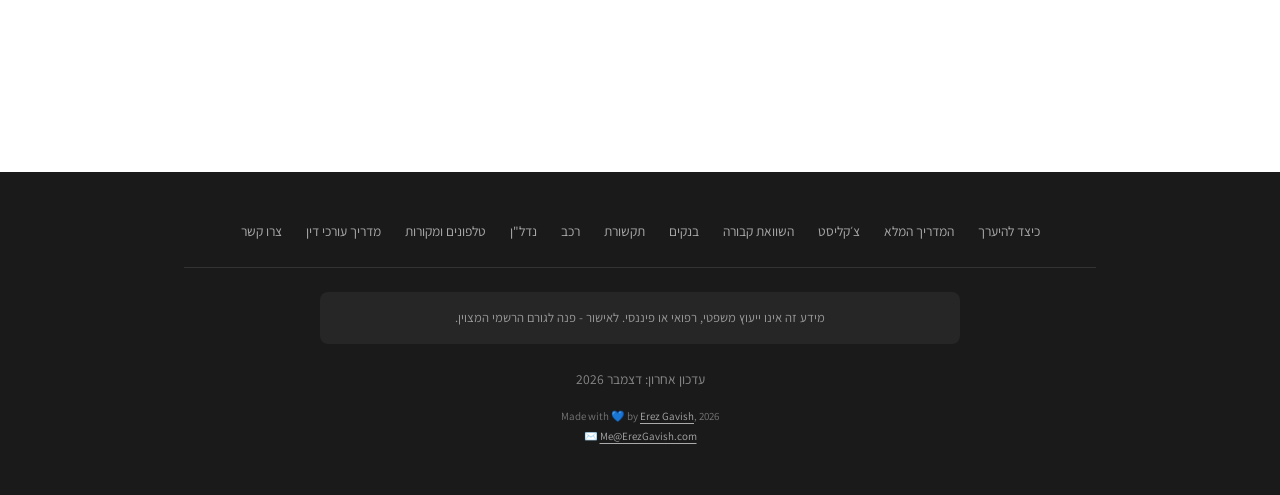
==== commit 3a851fca: "Add personal note to about section on home page Co-Authored-By: Claude Opus 4.6 <noreply@anthropic.c" ====
--- a/index.html
+++ b/index.html
@@ -112,6 +112,8 @@
           <h2 style="font-size: 1.4rem; margin-bottom: var(--space-md);">אודות השירות</h2>
           <p>אפליקציית 'מסלול' היא שירות מידע עצמאי, שנולדה בכדי לשרת שתי מטרות מרכזיות: לעזור לבני-אדם להתכונן לרגע הפטירה של אדם קרוב, ובמידה והאדם נפטר - להבין מהו התהליך הצפוי וההחלטות העיקריות שיש לקבל. כל זאת, על מנת בזמן הקשה ביותר, המידע יהיה נגיש, ברור, ובמקום אחד. בלי לחפש, בלי להתבלבל, בלי לפספס.</p>
           <p>⚠ <strong>חשוב:</strong> זהו איננו אתר ייעוץ, וכל המידע המובא מבוסס על מקורות רשמיים בלבד - ביטוח לאומי, משרד הפנים, כל-זכות, משרד המשפטים ועוד - ומתעדכן מדי פעם.</p>
+          <p>השירות נוצר מצורך והתנסות אישית, ומראיונות שנערכו עם אנשים רבים. מתוך זה למדתי שיש מספר דברים קריטיים לתכנן ולהתכונן שרוב האנשים לא מודעים אליהם, בנוסף על הדרישה לקצת סדר והבנה של מהם התהליכים והאפשרויות העומדות בפנינו, בבואנו לקבור את הנפטר.</p>
+          <p style="margin-top: var(--space-md);">מקווה שהמדריך שימושי. ארז.</p>
           <a href="contact.html" class="btn btn--contact">צרו קשר ←</a>
         </div>
       </div>
--- a/css/style.css
+++ b/css/style.css
@@ -595,12 +595,11 @@
   padding: var(--space-xl);
   background: var(--color-card-bg);
   border-radius: var(--radius-lg);
-  border: 1px solid var(--color-border);
+  border: none;
 }
 
 .timeline-section--urgent {
-  border-color: var(--color-accent);
-  border-width: 2px;
+  border: none;
 }
 
 .timeline-section h2 {
@@ -719,17 +718,17 @@
 
 .callout--info {
   background: #eef6f7;
-  border-right: 4px solid var(--color-primary);
+  border: none;
 }
 
 .callout--warning {
   background: #fdf6e5;
-  border-right: 4px solid var(--color-accent);
+  border: none;
 }
 
 .callout--alert {
   background: var(--color-alert-light);
-  border-right: 4px solid var(--color-alert);
+  border: none;
 }
 
 .callout p:last-child {
@@ -836,7 +835,7 @@
   padding: var(--space-lg);
   background: var(--color-card-bg);
   border-radius: var(--radius-md);
-  border: 1px solid var(--color-border);
+  border: none;
 }
 
 .phone-card .phone-icon {
@@ -881,7 +880,7 @@
   padding: var(--space-lg);
   background: var(--color-card-bg);
   border-radius: var(--radius-md);
-  border: 1px solid var(--color-border);
+  border: none;
 }
 
 .source-card h3 {
@@ -1056,7 +1055,7 @@
   padding: var(--space-xl);
   background: var(--color-card-bg);
   border-radius: var(--radius-lg);
-  border: 2px solid var(--color-border);
+  border: none;
 }
 
 .info-card h3 {
@@ -1082,7 +1081,7 @@
 }
 
 .info-card--green {
-  border-color: var(--color-primary);
+  border: none;
 }
 
 .info-card--green h3 {
@@ -1090,7 +1089,7 @@
 }
 
 .info-card--red {
-  border-color: var(--color-alert);
+  border: none;
 }
 
 .info-card--red h3 {
@@ -1098,7 +1097,7 @@
 }
 
 .info-card--default {
-  border-color: var(--color-border);
+  border: none;
 }
 
 @media (min-width: 768px) {
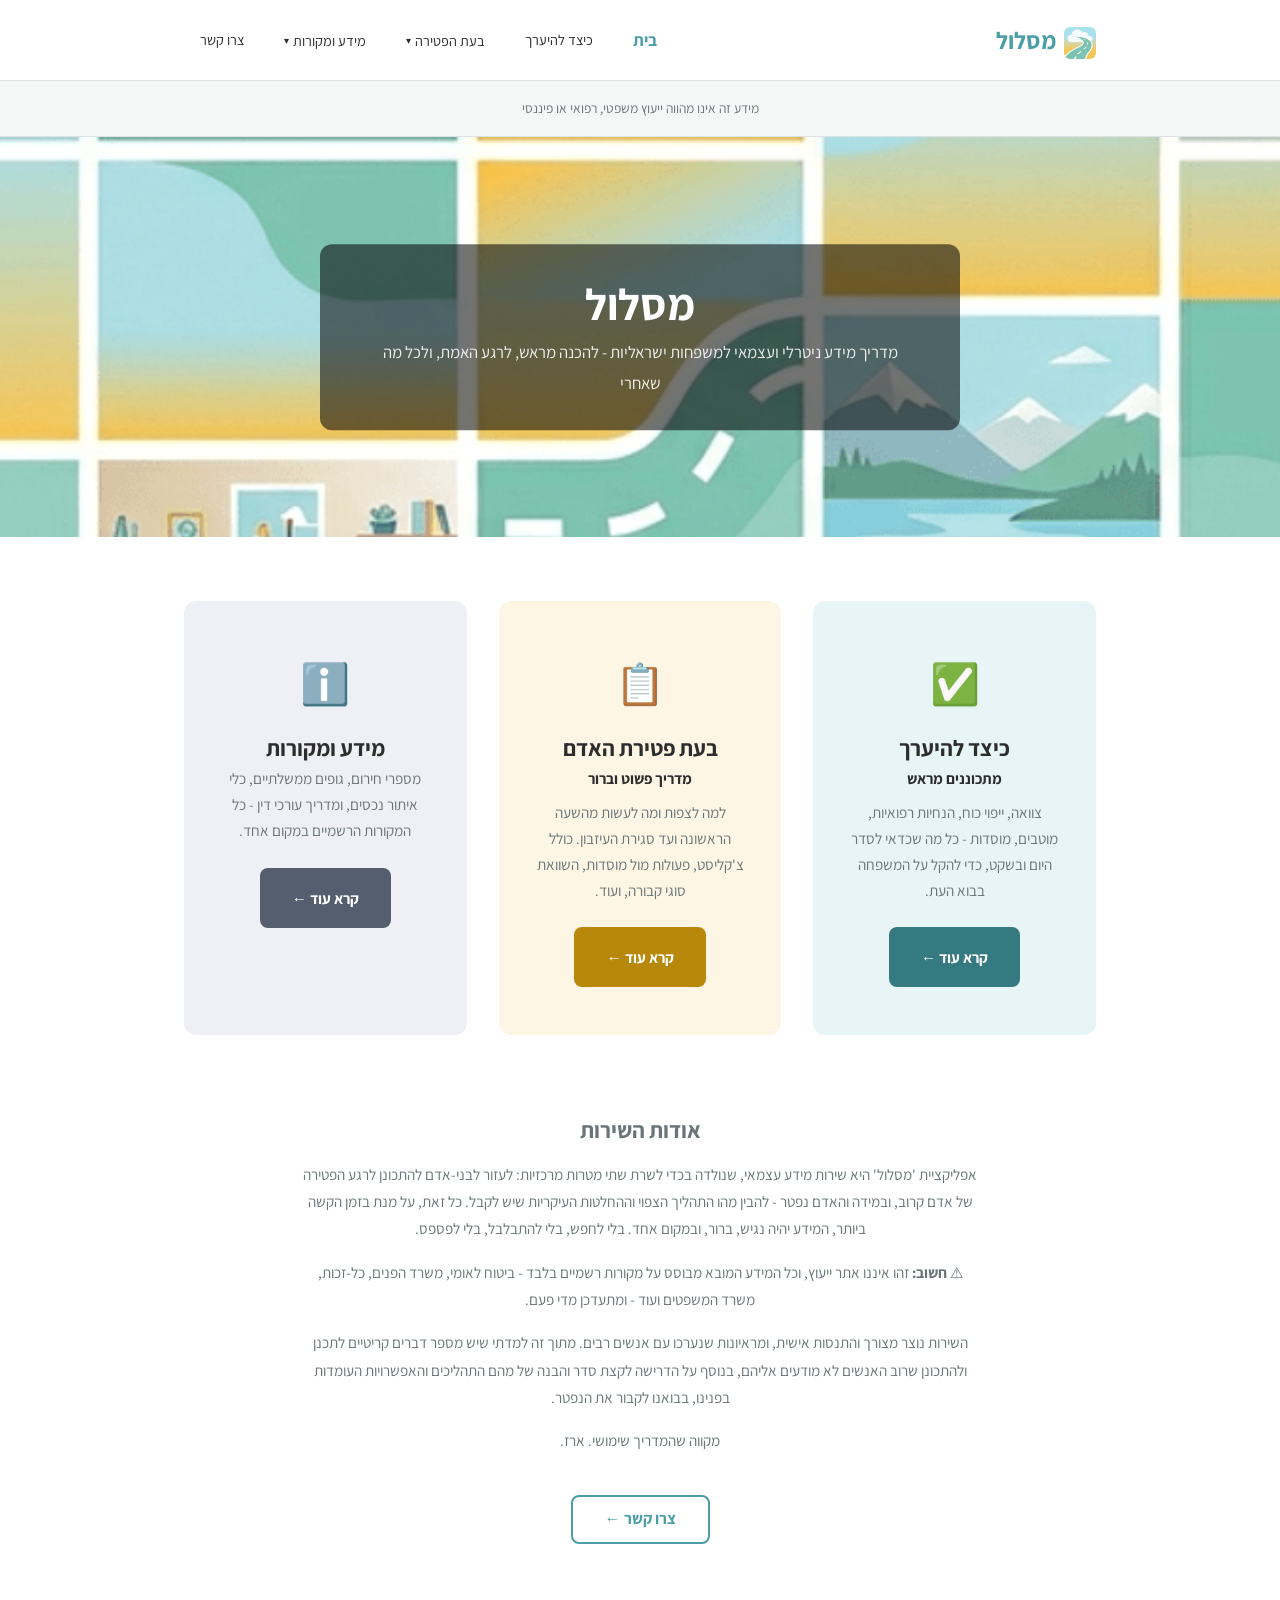
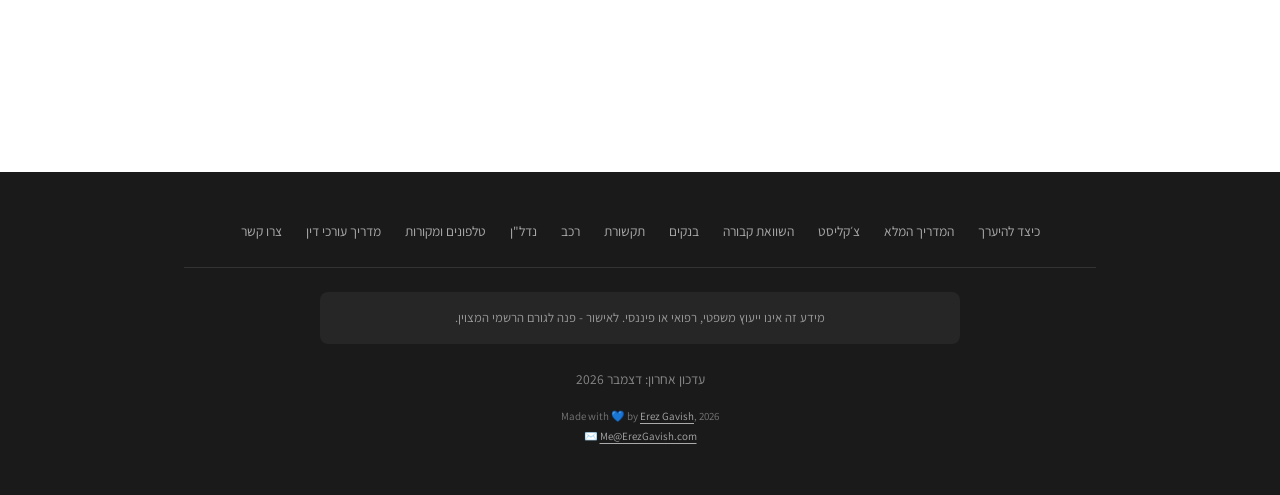
==== commit 1f66a945: "Stretch hero overlay to 20px margins on small screens, update disclaimer text A. Hero overlay on <36" ====
--- a/index.html
+++ b/index.html
@@ -62,7 +62,7 @@
 
   <!-- Disclaimer Banner -->
   <div class="disclaimer-banner">
-    מידע זה אינו ייעוץ משפטי, רפואי או פיננסי. לאישור - פנה לגורם הרשמי המצוין.
+    מידע זה אינו מהווה ייעוץ משפטי, רפואי או פיננסי
   </div>
 
   <main>
@@ -108,7 +108,7 @@
         </div>
 
         <!-- About Section -->
-        <div class="about-section" style="margin-top: 80px; margin-bottom: 80px;">
+        <div class="about-section" style="margin-top: clamp(2rem, 8vw, 80px); margin-bottom: clamp(2rem, 8vw, 80px);">
           <h2 style="font-size: 1.4rem; margin-bottom: var(--space-md);">אודות השירות</h2>
           <p>אפליקציית 'מסלול' היא שירות מידע עצמאי, שנולדה בכדי לשרת שתי מטרות מרכזיות: לעזור לבני-אדם להתכונן לרגע הפטירה של אדם קרוב, ובמידה והאדם נפטר - להבין מהו התהליך הצפוי וההחלטות העיקריות שיש לקבל. כל זאת, על מנת בזמן הקשה ביותר, המידע יהיה נגיש, ברור, ובמקום אחד. בלי לחפש, בלי להתבלבל, בלי לפספס.</p>
           <p>⚠ <strong>חשוב:</strong> זהו איננו אתר ייעוץ, וכל המידע המובא מבוסס על מקורות רשמיים בלבד - ביטוח לאומי, משרד הפנים, כל-זכות, משרד המשפטים ועוד - ומתעדכן מדי פעם.</p>
--- a/css/style.css
+++ b/css/style.css
@@ -731,8 +731,72 @@
   border: none;
 }
 
+.callout--amber {
+  background: #fef9ee;
+  border-right: 4px solid #C4903A;
+}
+
 .callout p:last-child {
   margin-bottom: 0;
+}
+
+/* ===== Section Divider ===== */
+.section-divider {
+  border: none;
+  border-top: 1px solid var(--color-border);
+  margin: var(--space-2xl) 0;
+}
+
+/* ===== Services Accordion ===== */
+.services-accordion {
+  margin-bottom: var(--space-md);
+  border-radius: var(--radius-md);
+  overflow: hidden;
+}
+
+.services-accordion summary {
+  display: flex;
+  align-items: center;
+  gap: var(--space-sm);
+  padding: var(--space-md) var(--space-lg);
+  background: #5C7A5F;
+  color: #fff;
+  font-family: var(--font-body);
+  font-size: 1.05rem;
+  font-weight: 700;
+  cursor: pointer;
+  list-style: none;
+  border-radius: var(--radius-md);
+  transition: background 0.2s;
+}
+
+.services-accordion[open] summary {
+  border-radius: var(--radius-md) var(--radius-md) 0 0;
+}
+
+.services-accordion summary:hover {
+  background: #4d6a50;
+}
+
+.services-accordion summary::-webkit-details-marker {
+  display: none;
+}
+
+.services-accordion summary::before {
+  content: "\25B8";
+  display: inline-block;
+  transition: transform 0.2s;
+  font-size: 0.85rem;
+}
+
+.services-accordion[open] summary::before {
+  transform: rotate(90deg);
+}
+
+.services-accordion .source-cards {
+  padding: var(--space-lg);
+  background: #f7faf7;
+  border-radius: 0 0 var(--radius-md) var(--radius-md);
 }
 
 .callout strong {
@@ -1132,6 +1196,45 @@
   border: 0;
 }
 
+/* ===== Mobile hero overlay margins ===== */
+@media (max-width: 767px) {
+  .hero-overlay {
+    max-width: calc(100% - 60px);
+  }
+}
+
+/* ===== Responsive: sub-360px (tiny screens) ===== */
+@media (max-width: 359px) {
+  .container {
+    padding: 0 var(--space-sm);
+  }
+  .hero-overlay {
+    max-width: none;
+    width: calc(100% - 40px);
+    padding: var(--space-md) 20px;
+  }
+  .hero h1 {
+    font-size: 1.35rem;
+  }
+  .hero .subtitle {
+    font-size: 0.9rem;
+    line-height: 1.5;
+  }
+  .progress-step {
+    min-width: 60px;
+    font-size: 0.7rem;
+  }
+  .data-table th,
+  .data-table td {
+    padding: var(--space-xs) var(--space-sm);
+    font-size: 0.8rem;
+  }
+  .btn {
+    padding: var(--space-sm) var(--space-md);
+    font-size: 0.9rem;
+  }
+}
+
 /* ===== Responsive: 480px+ ===== */
 @media (min-width: 480px) {
   h1 { font-size: 2.25rem; }
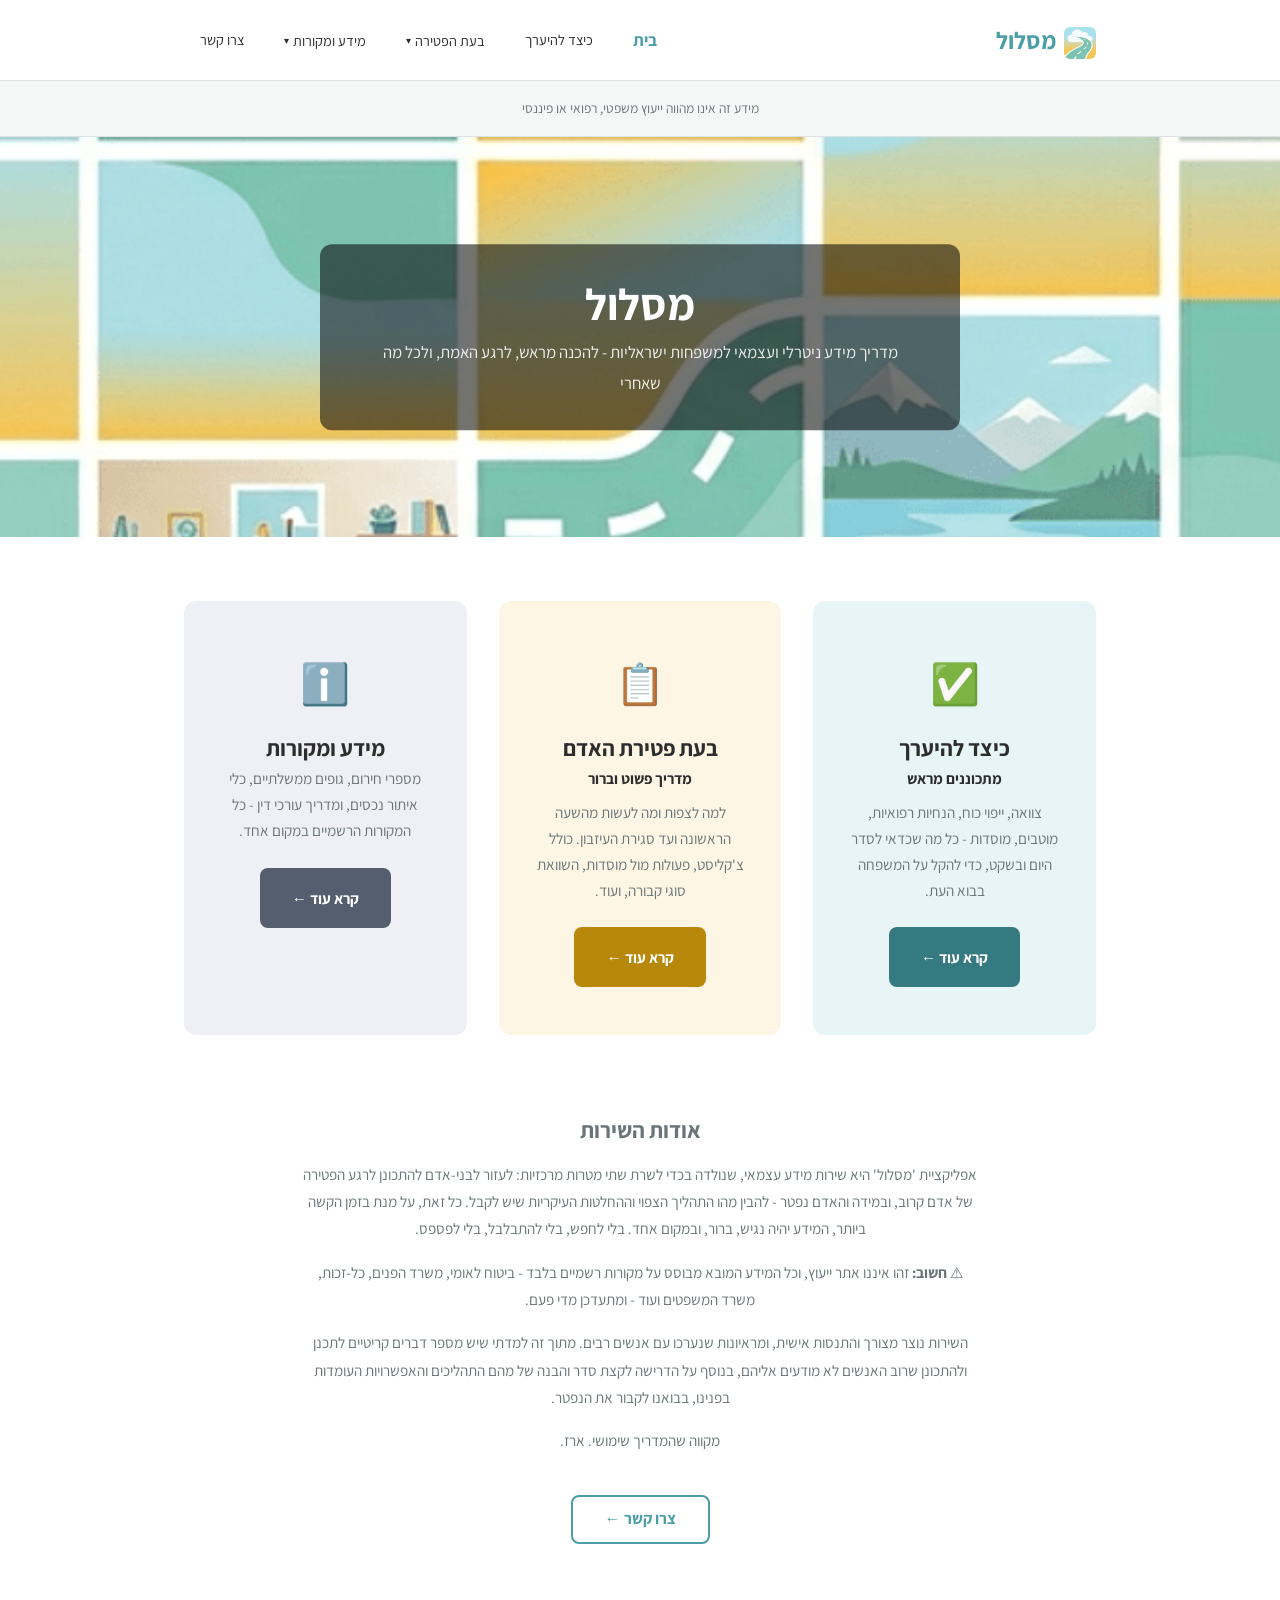
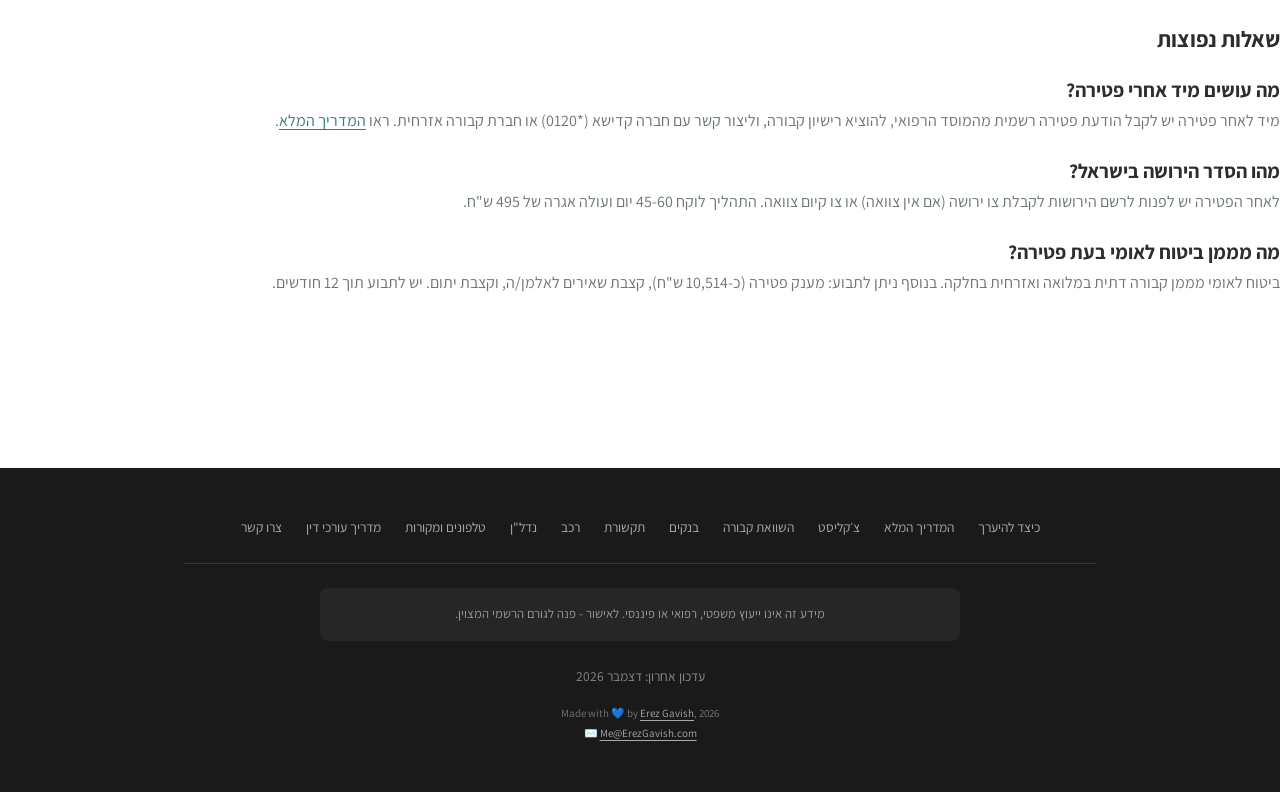
==== commit 563f3a13: "SEO & GEO improvements: meta tags, schema markup, sitemap, robots.txt, FAQ section - All 12 HTML pag" ====
--- a/index.html
+++ b/index.html
@@ -3,8 +3,16 @@
 <head>
   <meta charset="UTF-8">
   <meta name="viewport" content="width=device-width, initial-scale=1.0">
-  <title>מסלול - מדריך מידע לתהליך הקבורה בישראל</title>
-  <meta name="description" content="מדריך מידע ניטרלי - הכנות מראש, מדריך לאחר פטירה, ומקורות רשמיים">
+  <title>מסלול – מדריך פטירה וקבורה בישראל | מסלול</title>
+  <meta name="description" content="מדריך מידע ניטרלי ועצמאי לפטירה, קבורה וטיפול בעיזבון בישראל – מהשעה הראשונה ועד סגירת הירושה">
+  <meta name="keywords" content="פטירה, קבורה, עיזבון, ירושה, ביטוח לאומי, חברה קדישא, קבורה אזרחית, ישראל">
+  <link rel="canonical" href="https://erzog1.github.io/maslul/">
+  <meta property="og:title" content="מסלול – מדריך פטירה וקבורה בישראל | מסלול">
+  <meta property="og:description" content="מדריך מידע ניטרלי ועצמאי לפטירה, קבורה וטיפול בעיזבון בישראל – מהשעה הראשונה ועד סגירת הירושה">
+  <meta property="og:url" content="https://erzog1.github.io/maslul/">
+  <meta property="og:type" content="website">
+  <meta property="og:locale" content="he_IL">
+  <meta name="robots" content="index, follow">
   <link rel="preconnect" href="https://fonts.googleapis.com">
   <link rel="preconnect" href="https://fonts.gstatic.com" crossorigin>
   <link href="https://fonts.googleapis.com/css2?family=Assistant:wght@300;400;700&display=swap" rel="stylesheet">
@@ -16,6 +24,21 @@
     function gtag(){dataLayer.push(arguments);}
     gtag('js', new Date());
     gtag('config', 'G-9X5LZYEQ0G');
+  </script>
+  <script type="application/ld+json">
+  {
+    "@context": "https://schema.org",
+    "@type": "WebSite",
+    "name": "מסלול",
+    "url": "https://erzog1.github.io/maslul/",
+    "description": "מדריך מידע ניטרלי ועצמאי לתהליך הקבורה ולטיפול בעיזבון בישראל",
+    "inLanguage": "he",
+    "author": {
+      "@type": "Person",
+      "name": "Erez Gavish",
+      "url": "https://www.erezgavish.com"
+    }
+  }
   </script>
 </head>
 <body>
@@ -117,6 +140,33 @@
           <a href="contact.html" class="btn btn--contact">צרו קשר ←</a>
         </div>
       </div>
+
+      <!-- FAQ Section (SEO/GEO) -->
+      <section id="faq" aria-label="שאלות נפוצות" style="margin-top: clamp(2rem, 8vw, 80px);">
+        <h2 style="font-size: 1.4rem; margin-bottom: var(--space-lg);">שאלות נפוצות</h2>
+
+        <div itemscope itemtype="https://schema.org/Question" style="margin-bottom: var(--space-lg);">
+          <h3 itemprop="name" style="margin-bottom: var(--space-xs);">מה עושים מיד אחרי פטירה?</h3>
+          <div itemscope itemtype="https://schema.org/Answer" itemprop="acceptedAnswer">
+            <p itemprop="text" style="color: var(--color-muted);">מיד לאחר פטירה יש לקבל הודעת פטירה רשמית מהמוסד הרפואי, להוציא רישיון קבורה, וליצור קשר עם חברה קדישא (*0120) או חברת קבורה אזרחית. ראו <a href="maslul-ptira.html">המדריך המלא</a>.</p>
+          </div>
+        </div>
+
+        <div itemscope itemtype="https://schema.org/Question" style="margin-bottom: var(--space-lg);">
+          <h3 itemprop="name" style="margin-bottom: var(--space-xs);">מהו הסדר הירושה בישראל?</h3>
+          <div itemscope itemtype="https://schema.org/Answer" itemprop="acceptedAnswer">
+            <p itemprop="text" style="color: var(--color-muted);">לאחר הפטירה יש לפנות לרשם הירושות לקבלת צו ירושה (אם אין צוואה) או צו קיום צוואה. התהליך לוקח 45-60 יום ועולה אגרה של 495 ש"ח.</p>
+          </div>
+        </div>
+
+        <div itemscope itemtype="https://schema.org/Question" style="margin-bottom: var(--space-lg);">
+          <h3 itemprop="name" style="margin-bottom: var(--space-xs);">מה מממן ביטוח לאומי בעת פטירה?</h3>
+          <div itemscope itemtype="https://schema.org/Answer" itemprop="acceptedAnswer">
+            <p itemprop="text" style="color: var(--color-muted);">ביטוח לאומי מממן קבורה דתית במלואה ואזרחית בחלקה. בנוסף ניתן לתבוע: מענק פטירה (כ-10,514 ש"ח), קצבת שאירים לאלמן/ה, וקצבת יתום. יש לתבוע תוך 12 חודשים.</p>
+          </div>
+        </div>
+      </section>
+
     </section>
   </main>
 
--- a/css/style.css
+++ b/css/style.css
@@ -1199,7 +1199,9 @@
 /* ===== Mobile hero overlay margins ===== */
 @media (max-width: 767px) {
   .hero-overlay {
-    max-width: calc(100% - 60px);
+    max-width: none;
+    width: calc(100% - 40px);
+    padding: var(--space-md) 20px;
   }
 }
 
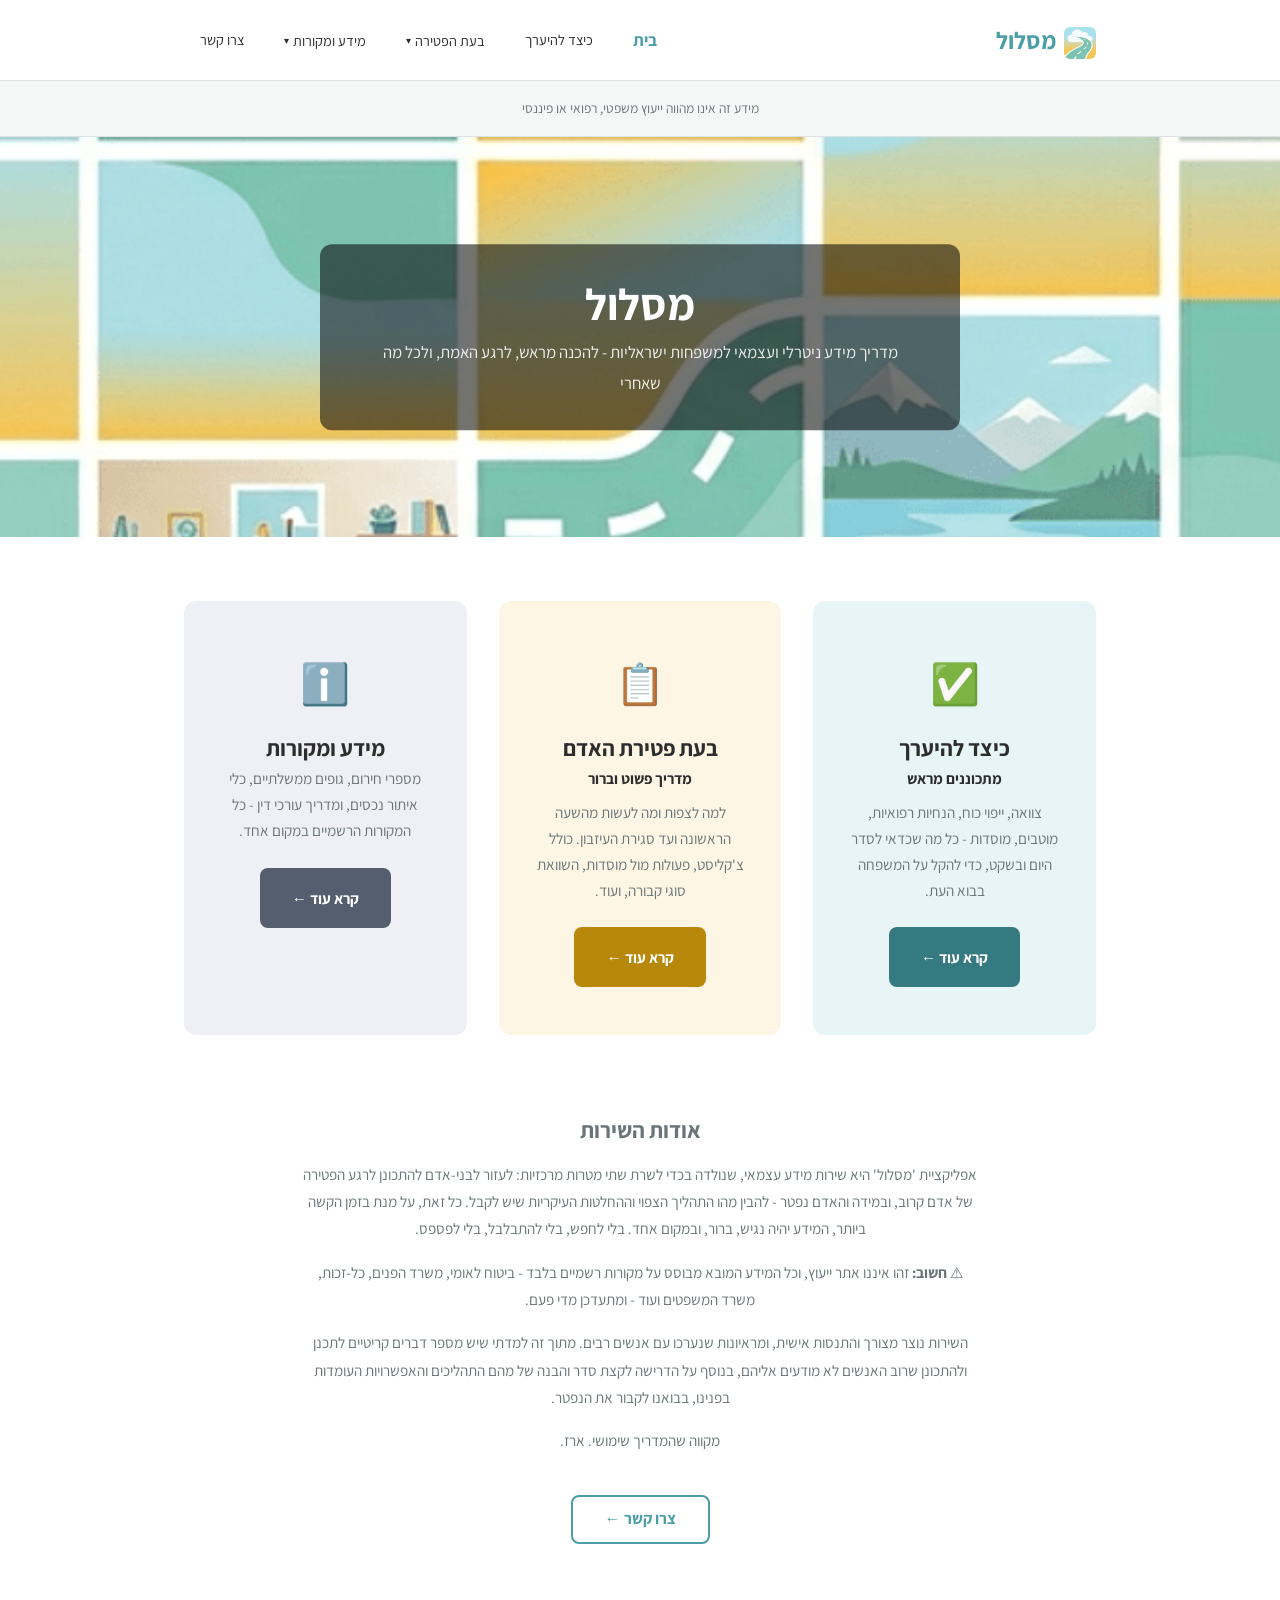
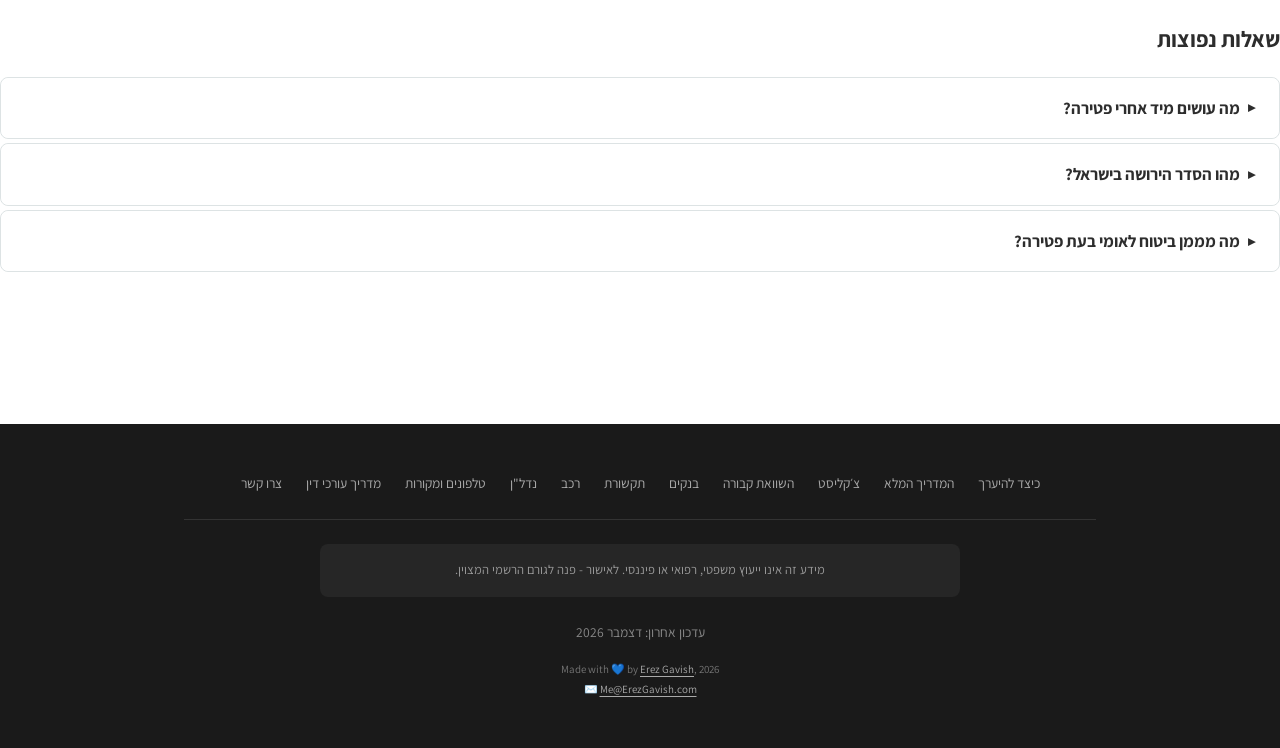
==== commit 6d39b3c7: "Add styled FAQ toggle section with 13 questions to maslul-ptira - 13 collapsible FAQ items with deta" ====
--- a/index.html
+++ b/index.html
@@ -142,29 +142,29 @@
       </div>
 
       <!-- FAQ Section (SEO/GEO) -->
-      <section id="faq" aria-label="שאלות נפוצות" style="margin-top: clamp(2rem, 8vw, 80px);">
+      <section id="faq" aria-label="שאלות נפוצות" itemscope itemtype="https://schema.org/FAQPage" style="margin-top: clamp(2rem, 8vw, 80px);">
         <h2 style="font-size: 1.4rem; margin-bottom: var(--space-lg);">שאלות נפוצות</h2>
 
-        <div itemscope itemtype="https://schema.org/Question" style="margin-bottom: var(--space-lg);">
-          <h3 itemprop="name" style="margin-bottom: var(--space-xs);">מה עושים מיד אחרי פטירה?</h3>
-          <div itemscope itemtype="https://schema.org/Answer" itemprop="acceptedAnswer">
-            <p itemprop="text" style="color: var(--color-muted);">מיד לאחר פטירה יש לקבל הודעת פטירה רשמית מהמוסד הרפואי, להוציא רישיון קבורה, וליצור קשר עם חברה קדישא (*0120) או חברת קבורה אזרחית. ראו <a href="maslul-ptira.html">המדריך המלא</a>.</p>
+        <details class="services-accordion" style="border: 1px solid var(--color-border); margin-bottom: var(--space-xs);" itemscope itemprop="mainEntity" itemtype="https://schema.org/Question">
+          <summary style="background: var(--color-card-bg); color: var(--color-text);" itemprop="name">מה עושים מיד אחרי פטירה?</summary>
+          <div style="padding: var(--space-md) var(--space-lg); background: #fff;" itemscope itemprop="acceptedAnswer" itemtype="https://schema.org/Answer">
+            <p itemprop="text" style="color: var(--color-muted); font-size: 0.9rem; line-height: 1.7;">מיד לאחר פטירה יש לקבל הודעת פטירה רשמית מהמוסד הרפואי, להוציא רישיון קבורה, וליצור קשר עם חברה קדישא (*0120) או חברת קבורה אזרחית. ראו <a href="maslul-ptira.html">המדריך המלא</a>.</p>
           </div>
-        </div>
+        </details>
 
-        <div itemscope itemtype="https://schema.org/Question" style="margin-bottom: var(--space-lg);">
-          <h3 itemprop="name" style="margin-bottom: var(--space-xs);">מהו הסדר הירושה בישראל?</h3>
-          <div itemscope itemtype="https://schema.org/Answer" itemprop="acceptedAnswer">
-            <p itemprop="text" style="color: var(--color-muted);">לאחר הפטירה יש לפנות לרשם הירושות לקבלת צו ירושה (אם אין צוואה) או צו קיום צוואה. התהליך לוקח 45-60 יום ועולה אגרה של 495 ש"ח.</p>
+        <details class="services-accordion" style="border: 1px solid var(--color-border); margin-bottom: var(--space-xs);" itemscope itemprop="mainEntity" itemtype="https://schema.org/Question">
+          <summary style="background: var(--color-card-bg); color: var(--color-text);" itemprop="name">מהו הסדר הירושה בישראל?</summary>
+          <div style="padding: var(--space-md) var(--space-lg); background: #fff;" itemscope itemprop="acceptedAnswer" itemtype="https://schema.org/Answer">
+            <p itemprop="text" style="color: var(--color-muted); font-size: 0.9rem; line-height: 1.7;">לאחר הפטירה יש לפנות לרשם הירושות לקבלת צו ירושה (אם אין צוואה) או צו קיום צוואה. התהליך לוקח 45-60 יום ועולה אגרה של 495 ש"ח.</p>
           </div>
-        </div>
+        </details>
 
-        <div itemscope itemtype="https://schema.org/Question" style="margin-bottom: var(--space-lg);">
-          <h3 itemprop="name" style="margin-bottom: var(--space-xs);">מה מממן ביטוח לאומי בעת פטירה?</h3>
-          <div itemscope itemtype="https://schema.org/Answer" itemprop="acceptedAnswer">
-            <p itemprop="text" style="color: var(--color-muted);">ביטוח לאומי מממן קבורה דתית במלואה ואזרחית בחלקה. בנוסף ניתן לתבוע: מענק פטירה (כ-10,514 ש"ח), קצבת שאירים לאלמן/ה, וקצבת יתום. יש לתבוע תוך 12 חודשים.</p>
+        <details class="services-accordion" style="border: 1px solid var(--color-border); margin-bottom: var(--space-xs);" itemscope itemprop="mainEntity" itemtype="https://schema.org/Question">
+          <summary style="background: var(--color-card-bg); color: var(--color-text);" itemprop="name">מה מממן ביטוח לאומי בעת פטירה?</summary>
+          <div style="padding: var(--space-md) var(--space-lg); background: #fff;" itemscope itemprop="acceptedAnswer" itemtype="https://schema.org/Answer">
+            <p itemprop="text" style="color: var(--color-muted); font-size: 0.9rem; line-height: 1.7;">ביטוח לאומי מממן קבורה דתית במלואה ואזרחית בחלקה. בנוסף ניתן לתבוע: מענק פטירה (כ-10,514 ש"ח), קצבת שאירים לאלמן/ה, וקצבת יתום. יש לתבוע תוך 12 חודשים.</p>
           </div>
-        </div>
+        </details>
       </section>
 
     </section>
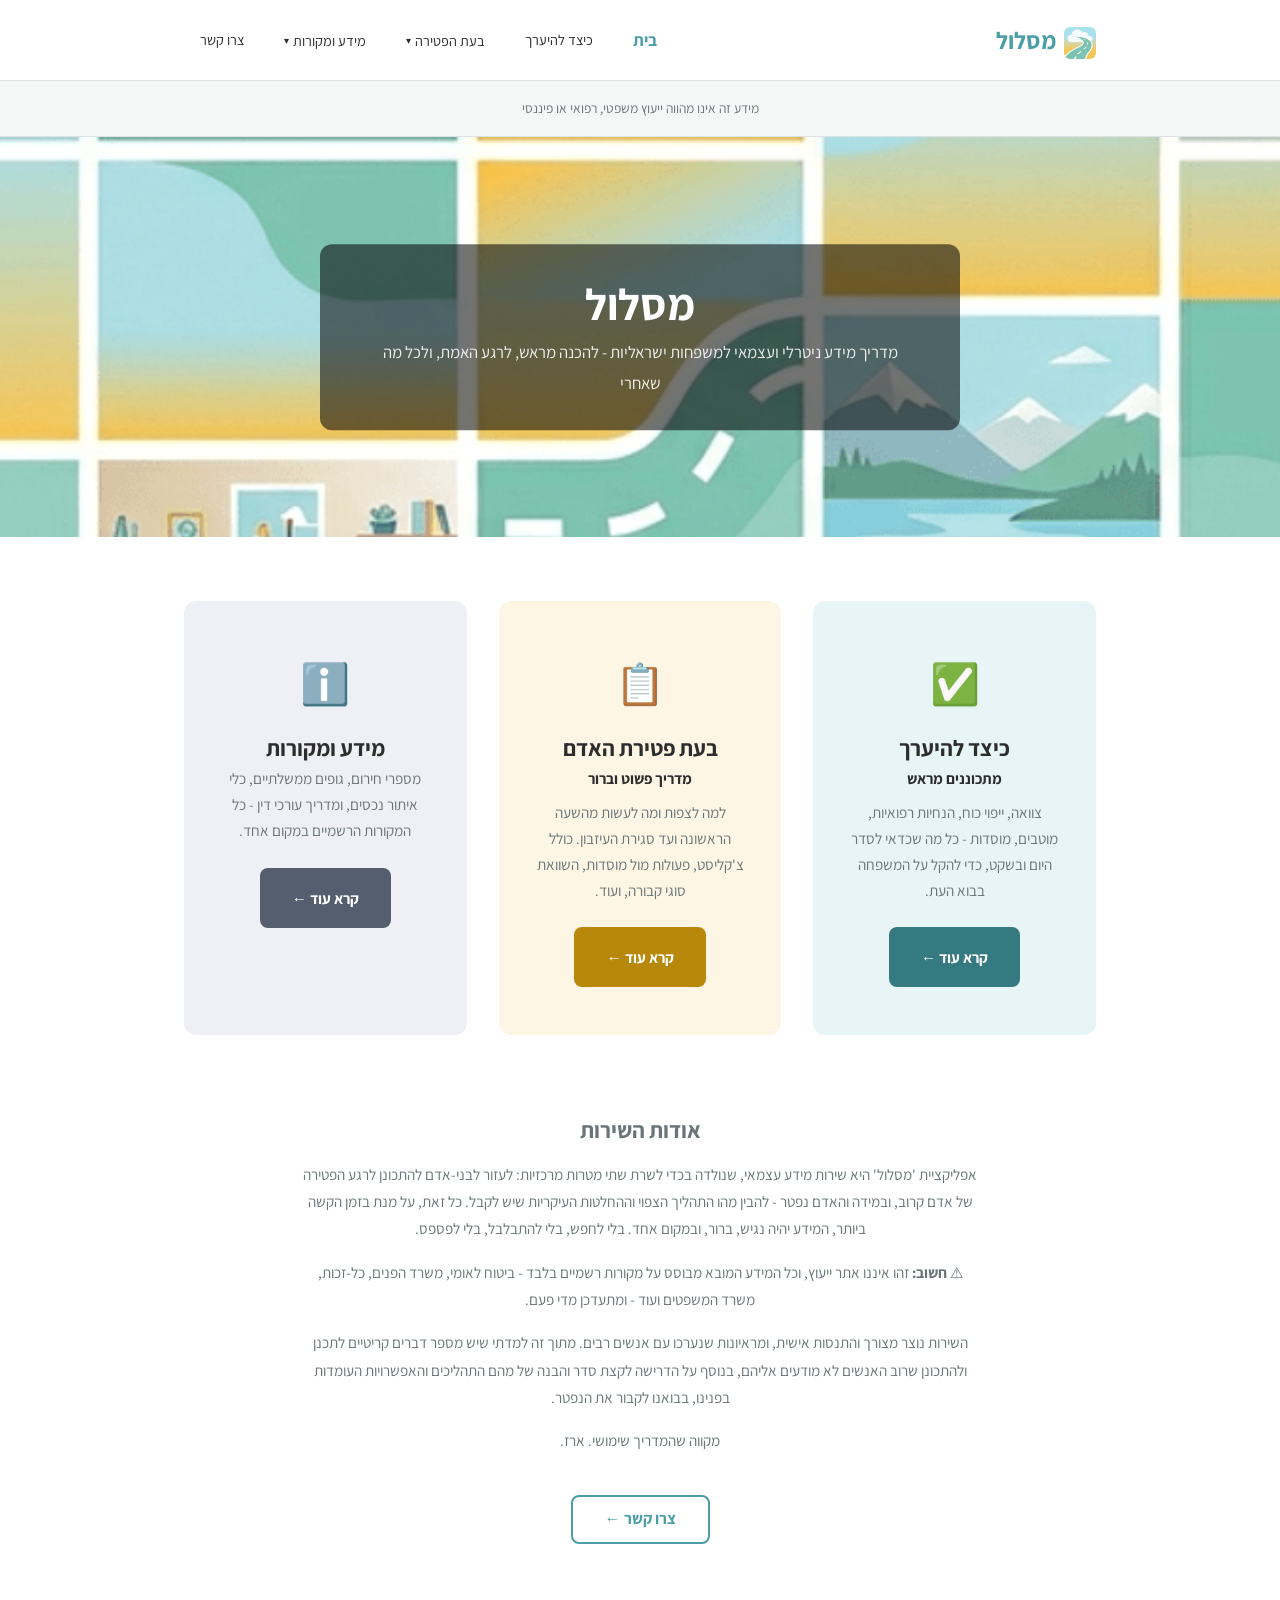
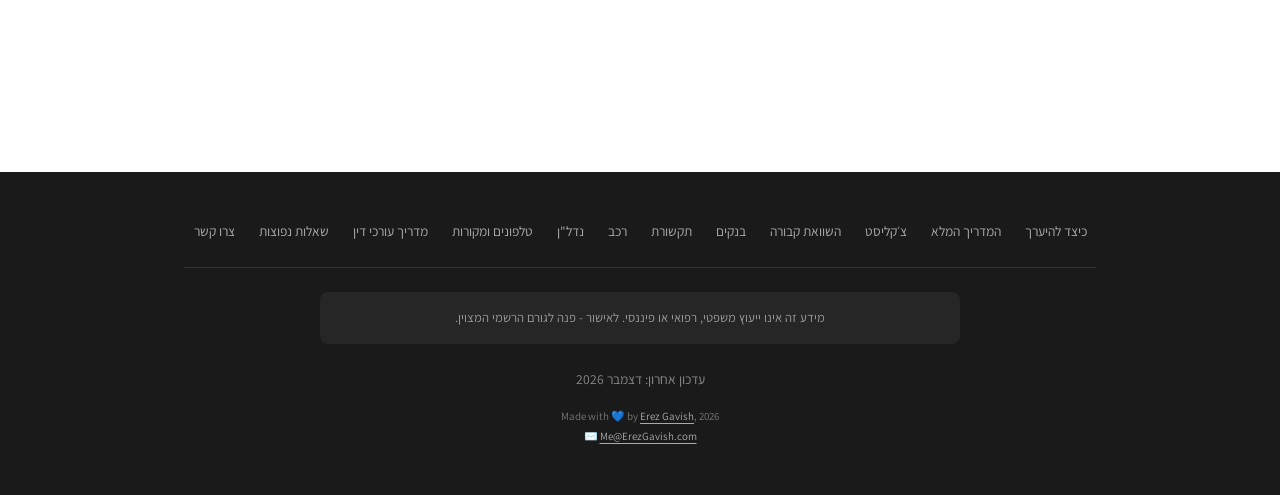
==== commit a4711d85: "Add FAQ page (faq.html) with 22 toggle questions, update nav in all pages - New faq.html with 6 cate" ====
--- a/index.html
+++ b/index.html
@@ -68,6 +68,7 @@
               <li><a href="telecom.html">תקשורת</a></li>
               <li><a href="vehicle.html">רכב</a></li>
               <li><a href="realestate.html">נדל"ן</a></li>
+              <li><a href="faq.html">שאלות נפוצות</a></li>
             </ul>
           </li>
           <li class="nav-group">
@@ -141,32 +142,6 @@
         </div>
       </div>
 
-      <!-- FAQ Section (SEO/GEO) -->
-      <section id="faq" aria-label="שאלות נפוצות" itemscope itemtype="https://schema.org/FAQPage" style="margin-top: clamp(2rem, 8vw, 80px);">
-        <h2 style="font-size: 1.4rem; margin-bottom: var(--space-lg);">שאלות נפוצות</h2>
-
-        <details class="services-accordion" style="border: 1px solid var(--color-border); margin-bottom: var(--space-xs);" itemscope itemprop="mainEntity" itemtype="https://schema.org/Question">
-          <summary style="background: var(--color-card-bg); color: var(--color-text);" itemprop="name">מה עושים מיד אחרי פטירה?</summary>
-          <div style="padding: var(--space-md) var(--space-lg); background: #fff;" itemscope itemprop="acceptedAnswer" itemtype="https://schema.org/Answer">
-            <p itemprop="text" style="color: var(--color-muted); font-size: 0.9rem; line-height: 1.7;">מיד לאחר פטירה יש לקבל הודעת פטירה רשמית מהמוסד הרפואי, להוציא רישיון קבורה, וליצור קשר עם חברה קדישא (*0120) או חברת קבורה אזרחית. ראו <a href="maslul-ptira.html">המדריך המלא</a>.</p>
-          </div>
-        </details>
-
-        <details class="services-accordion" style="border: 1px solid var(--color-border); margin-bottom: var(--space-xs);" itemscope itemprop="mainEntity" itemtype="https://schema.org/Question">
-          <summary style="background: var(--color-card-bg); color: var(--color-text);" itemprop="name">מהו הסדר הירושה בישראל?</summary>
-          <div style="padding: var(--space-md) var(--space-lg); background: #fff;" itemscope itemprop="acceptedAnswer" itemtype="https://schema.org/Answer">
-            <p itemprop="text" style="color: var(--color-muted); font-size: 0.9rem; line-height: 1.7;">לאחר הפטירה יש לפנות לרשם הירושות לקבלת צו ירושה (אם אין צוואה) או צו קיום צוואה. התהליך לוקח 45-60 יום ועולה אגרה של 495 ש"ח.</p>
-          </div>
-        </details>
-
-        <details class="services-accordion" style="border: 1px solid var(--color-border); margin-bottom: var(--space-xs);" itemscope itemprop="mainEntity" itemtype="https://schema.org/Question">
-          <summary style="background: var(--color-card-bg); color: var(--color-text);" itemprop="name">מה מממן ביטוח לאומי בעת פטירה?</summary>
-          <div style="padding: var(--space-md) var(--space-lg); background: #fff;" itemscope itemprop="acceptedAnswer" itemtype="https://schema.org/Answer">
-            <p itemprop="text" style="color: var(--color-muted); font-size: 0.9rem; line-height: 1.7;">ביטוח לאומי מממן קבורה דתית במלואה ואזרחית בחלקה. בנוסף ניתן לתבוע: מענק פטירה (כ-10,514 ש"ח), קצבת שאירים לאלמן/ה, וקצבת יתום. יש לתבוע תוך 12 חודשים.</p>
-          </div>
-        </details>
-      </section>
-
     </section>
   </main>
 
@@ -184,6 +159,7 @@
         <a href="realestate.html">נדל"ן</a>
         <a href="mekorot.html">טלפונים ומקורות</a>
         <a href="lawyer-guide.html">מדריך עורכי דין</a>
+        <a href="faq.html">שאלות נפוצות</a>
         <a href="contact.html">צרו קשר</a>
       </div>
       <p class="disclaimer">מידע זה אינו ייעוץ משפטי, רפואי או פיננסי. לאישור - פנה לגורם הרשמי המצוין.</p>
